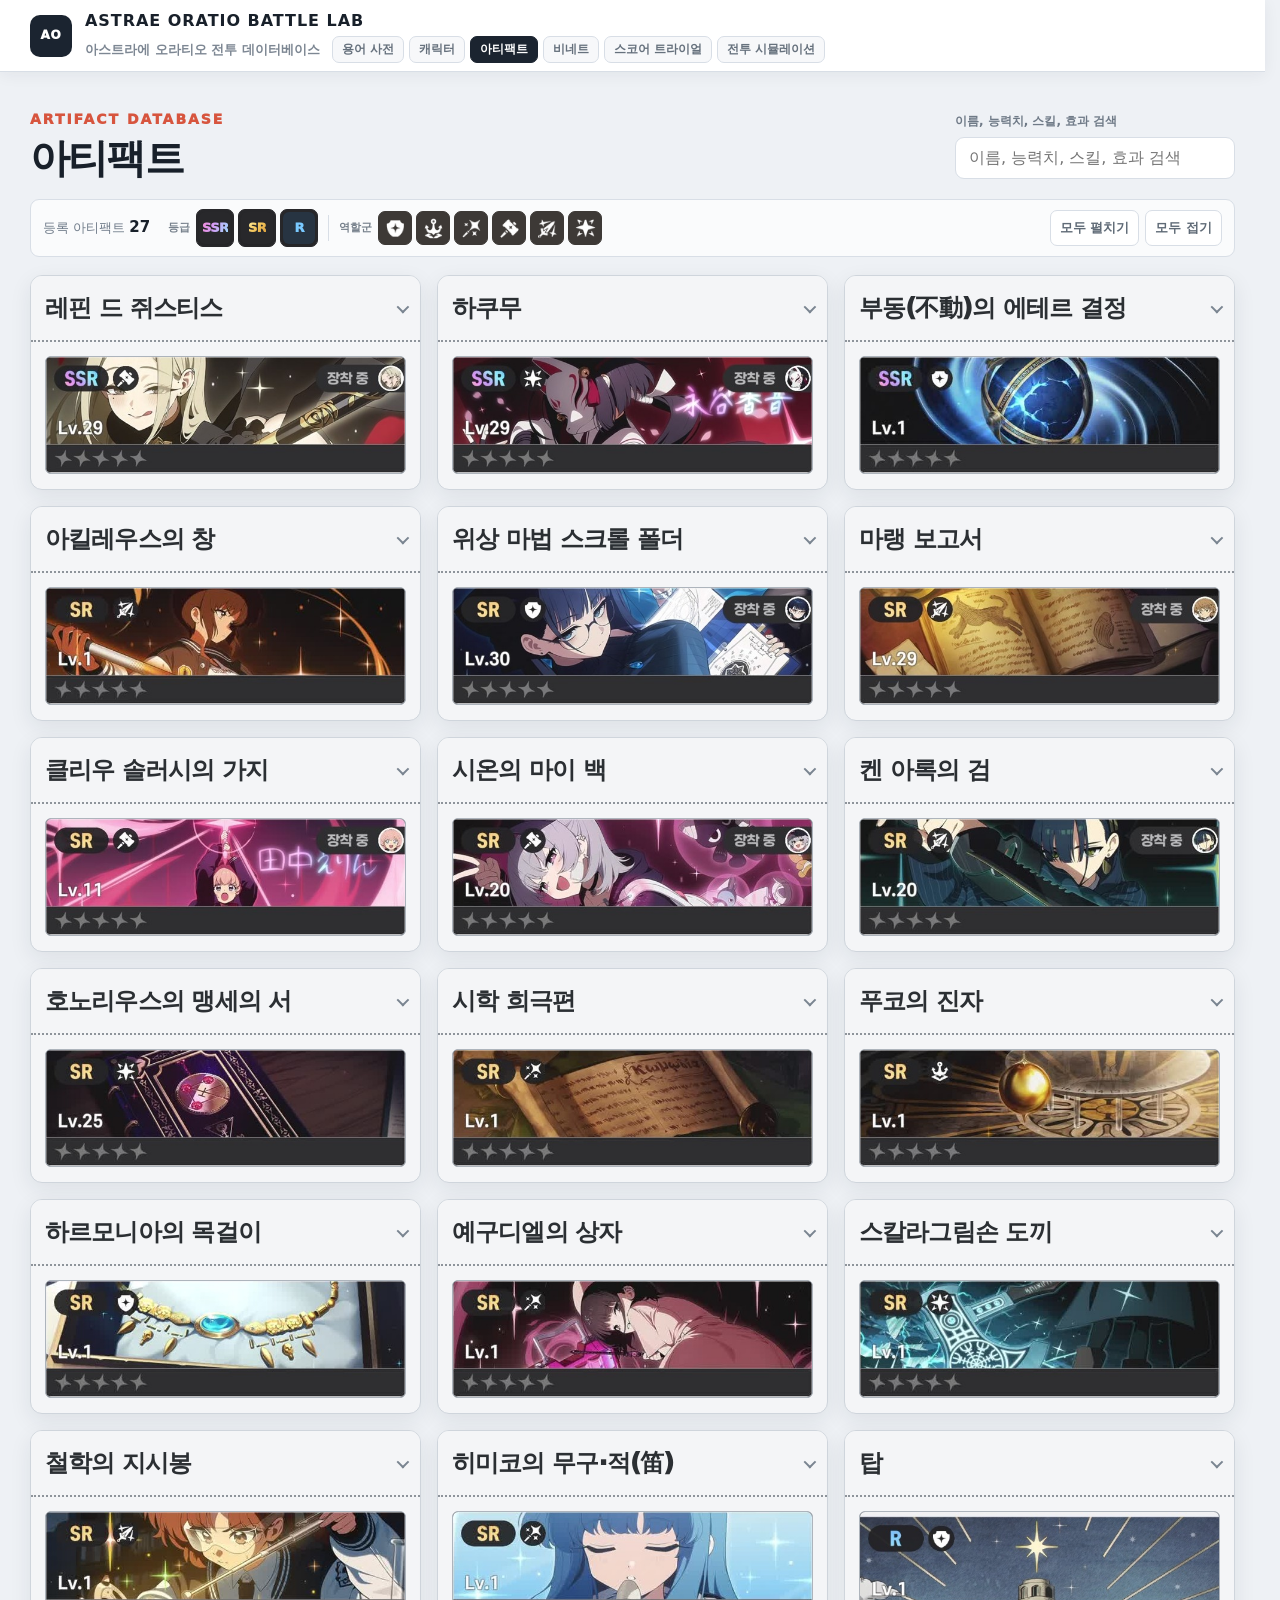
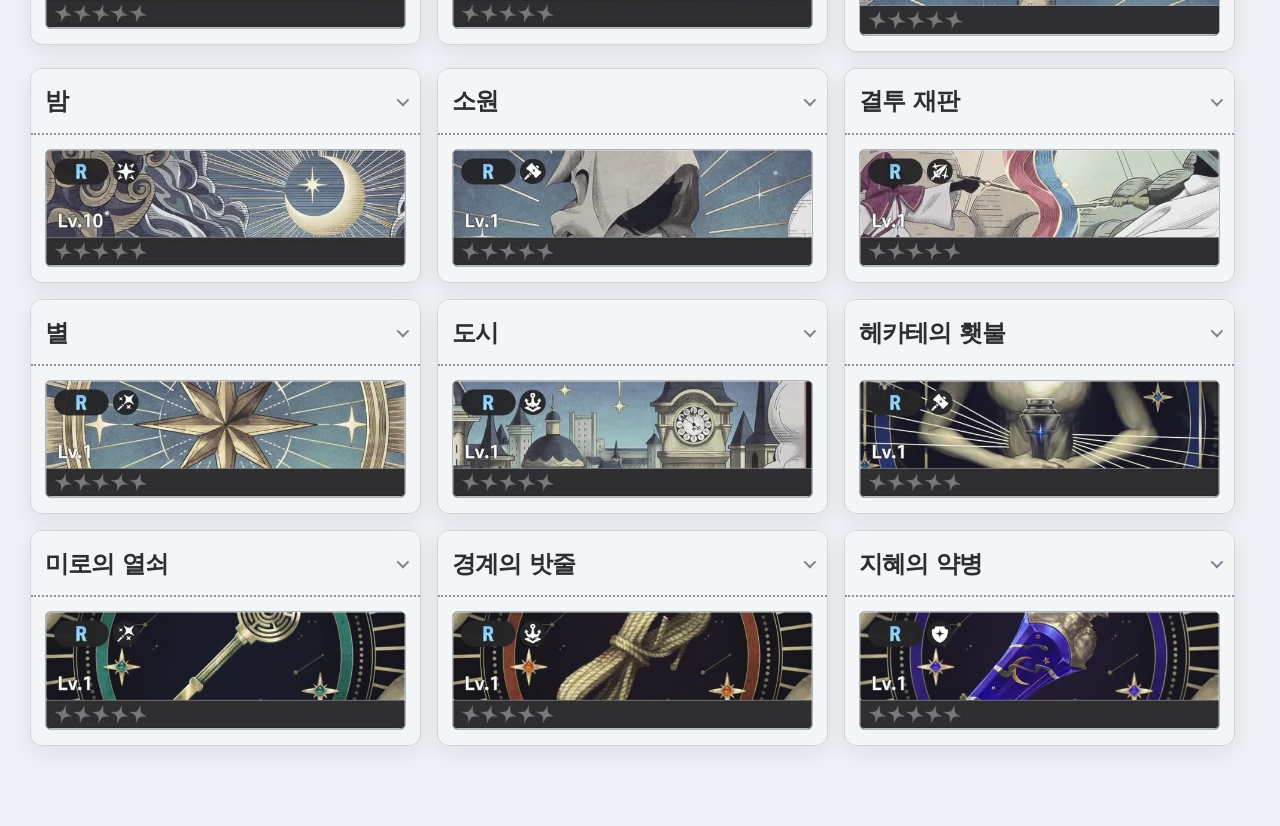
==== artifacts.html @ 9ebc024d "사이트 첫 업로드" ====
<!DOCTYPE html>
<html lang="ko">
<head>
<meta charset="utf-8"/>
<meta content="width=device-width, initial-scale=1" name="viewport"/>
<meta content="아스트라에 오라티오 전투 데이터베이스" name="description"/>
<title>아티팩트 | Astrae Oratio Battle Lab</title>
<link href="styles.css?v=70" rel="stylesheet"/>
</head>
<body>
<header class="app-topbar">
<div class="brand">
<a aria-label="Astrae Oratio Battle Lab" class="brand-mark" href="characters.html">AO</a>
<div class="brand-copy">
<a class="brand-title" href="characters.html"><strong>ASTRAE ORATIO BATTLE LAB</strong></a>
<div class="brand-lower">
<small>아스트라에 오라티오 전투 데이터베이스</small>
<nav aria-label="페이지 이동" class="site-nav"><a href="glossary.html">용어 사전</a><a href="characters.html">캐릭터</a><a href="artifacts.html" class="active" aria-current="page">아티팩트</a><a href="vignettes.html">비네트</a><a href="score-trial.html">스코어 트라이얼</a><a href="combat.html">전투 시뮬레이션</a></nav>
</div>
</div>
</div>
</header>
<main class="page-shell artifact-page" id="top">
<header class="page-heading character-page-heading">
<div class="page-heading-copy">
<span>ARTIFACT DATABASE</span>
<h1>아티팩트</h1>
</div>
<label class="search-field">
<span>이름, 능력치, 스킬, 효과 검색</span>
<input id="artifact-search" placeholder="이름, 능력치, 스킬, 효과 검색" type="search"/>
</label>
</header>

<div class="list-toolbar artifact-filter-toolbar">
<div class="toolbar-primary">
<span class="character-total">등록 아티팩트 <b id="artifact-count">27</b></span>
<div aria-label="등급 및 역할군 필터" class="character-filters">
<div aria-label="등급 필터" class="filter-group artifact-grade-filter-group">
<span class="filter-group-label">등급</span>
<div class="filter-buttons">
<button class="filter-icon-button artifact-grade-filter" data-filter-group="grade" data-filter-value="SSR" data-tooltip="등급 · SSR" type="button"><span class="identity-icon-bg rarity-emblem rarity-ssr"><span>SSR</span></span></button>
<button class="filter-icon-button artifact-grade-filter" data-filter-group="grade" data-filter-value="SR" data-tooltip="등급 · SR" type="button"><span class="identity-icon-bg rarity-emblem rarity-sr"><span>SR</span></span></button>
<button class="filter-icon-button artifact-grade-filter" data-filter-group="grade" data-filter-value="R" data-tooltip="등급 · R" type="button"><span class="identity-icon-bg rarity-emblem rarity-r"><span>R</span></span></button>
</div>
</div>
<span aria-hidden="true" class="filter-divider"></span>
<div aria-label="역할군 필터" class="filter-group">
<span class="filter-group-label">역할군</span>
<div class="filter-buttons">
<button class="filter-icon-button" data-filter-group="role" data-filter-value="defender" data-tooltip="역할군 · 디펜더" type="button"><img alt="디펜더" src="assets/defender.png"/></button>
<button class="filter-icon-button" data-filter-group="role" data-filter-value="anchor" data-tooltip="역할군 · 앵커" type="button"><img alt="앵커" src="assets/anchor.png"/></button>
<button class="filter-icon-button" data-filter-group="role" data-filter-value="supporter" data-tooltip="역할군 · 서포터" type="button"><img alt="서포터" src="assets/supporter.png"/></button>
<button class="filter-icon-button" data-filter-group="role" data-filter-value="breaker" data-tooltip="역할군 · 브레이커" type="button"><img alt="브레이커" src="assets/breaker.png"/></button>
<button class="filter-icon-button" data-filter-group="role" data-filter-value="attacker" data-tooltip="역할군 · 어태커" type="button"><img alt="어태커" src="assets/attacker.png"/></button>
<button class="filter-icon-button" data-filter-group="role" data-filter-value="sweeper" data-tooltip="역할군 · 스위퍼" type="button"><img alt="스위퍼" src="assets/sweeper.png"/></button>
</div>
</div>
<button aria-hidden="true" class="reset-filters is-placeholder" disabled id="artifact-reset-filters" type="button">필터 초기화</button>
</div>
</div>
<div class="toolbar-actions">
<button id="artifact-expand-all" type="button">모두 펼치기</button>
<button id="artifact-collapse-all" type="button">모두 접기</button>
</div>
</div>

<section aria-label="아티팩트 목록" class="artifact-entry-list" id="artifact-list"></section>
<div class="empty-state" hidden id="artifact-empty">검색 또는 필터 조건에 맞는 아티팩트가 없습니다.</div>
</main>
<div aria-hidden="true" class="tooltip" role="tooltip"></div>
<script src="terms.js?v=69"></script>
<script src="artifact.js?v=69"></script>
</body>
</html>
---- styles.css ----
:root {
  --page: #eef1f5;
  --surface: #ffffff;
  --surface-soft: #f7f8fa;
  --surface-muted: #f1f3f6;
  --ink: #18202a;
  --text: #343d48;
  --muted: #6f7b89;
  --line: #d8dee6;
  --line-strong: #c5ced8;
  --navy: #1b2430;
  --accent: #d7553e;
  --accent-soft: #fff2ed;
  --cyan: #2c9d86;
  --shadow: 0 8px 24px rgba(28, 38, 49, .07);
  --font: "Pretendard Variable", "Pretendard", "SUIT Variable", "Apple SD Gothic Neo", "Noto Sans KR", system-ui, sans-serif;
}
* { box-sizing: border-box; }
html { scroll-behavior: smooth; background: var(--page); }
body { margin: 0; min-width: 320px; background: var(--page); color: var(--ink); font-family: var(--font); font-size: 16px; line-height: 1.68; word-break: keep-all; }
button, input { font: inherit; }
button { color: inherit; }
a { color: inherit; text-decoration: none; }

.app-topbar { position: sticky; top: 0; z-index: 100; display: flex; align-items: center; height: 72px; padding: 0 30px; border-bottom: 1px solid var(--line); background: rgba(255,255,255,.96); backdrop-filter: blur(14px); box-shadow: 0 3px 15px rgba(28,38,49,.06); }
.brand { display: flex; align-items: center; gap: 13px; min-width: 0; }
.brand-mark { display: grid; place-items: center; width: 42px; height: 42px; border-radius: 10px; background: var(--navy); color: #fff; font-size: 12px; font-weight: 950; letter-spacing: .06em; }
.brand-copy { min-width: 0; }
.brand-title { display: block; width: fit-content; }
.brand strong { display: block; font-size: 16px; letter-spacing: .06em; }
.brand-lower { display: flex; align-items: center; gap: 12px; margin-top: 1px; }
.brand-lower small { margin: 0; color: #7d8793; font-size: 13px; font-weight: 650; white-space: nowrap; }
.site-nav { display: flex; align-items: center; gap: 5px; }
.site-nav a { padding: 4px 9px; border: 1px solid var(--line); border-radius: 7px; background: var(--surface-soft); color: #66717d; font-size: 12px; font-weight: 850; line-height: 1.35; }
.site-nav a:hover { border-color: #9ea9b5; color: var(--navy); }
.site-nav a.active { border-color: var(--navy); background: var(--navy); color: #fff; }

.page-shell { max-width: 1320px; margin: 0 auto; padding: 34px 30px 80px; }
.page-heading { display: flex; align-items: end; justify-content: space-between; gap: 30px; margin-bottom: 20px; }
.page-heading > div > span { color: var(--accent); font-size: 14px; font-weight: 950; letter-spacing: .14em; }
.page-heading h1 { margin: 4px 0 6px; font-size: 40px; line-height: 1.15; letter-spacing: -.045em; }
.page-heading p { max-width: 800px; margin: 0; color: var(--muted); font-size: 15px; }
.search-field { display: grid; gap: 6px; min-width: 280px; }
.search-field span { color: #6f7a87; font-size: 12px; font-weight: 850; }
.search-field input { width: 100%; height: 42px; padding: 0 13px; border: 1px solid var(--line); border-radius: 9px; background: #fff; color: var(--ink); outline: none; }
.search-field input:focus { border-color: #9aa7b5; box-shadow: 0 0 0 3px rgba(82,107,178,.1); }

.list-toolbar { display: flex; align-items: center; justify-content: space-between; gap: 14px; margin-bottom: 10px; padding: 9px 12px; border: 1px solid var(--line); border-radius: 9px; background: rgba(255,255,255,.72); color: var(--muted); font-size: 13px; }
.list-toolbar b { color: var(--ink); font-size: 15px; }
.toolbar-primary { display: flex; align-items: center; flex: 1 1 auto; flex-wrap: wrap; gap: 9px 18px; min-width: 0; }
.character-total { flex: 0 0 auto; white-space: nowrap; }
.character-filters { display: flex; align-items: center; flex: 1 1 620px; flex-wrap: wrap; gap: 7px 10px; min-width: 0; }
.filter-group { display: inline-flex; align-items: center; gap: 6px; }
.filter-group-label { color: #77818c; font-size: 11px; font-weight: 900; white-space: nowrap; }
.filter-buttons { display: flex; align-items: center; flex-wrap: wrap; gap: 4px; }
.filter-icon-button { position: relative; display: grid; place-items: center; width: 34px; height: 34px; padding: 4px; border: 1px solid var(--line); border-radius: 8px; background: #fff; cursor: pointer; }
.filter-icon-button img { display: block; width: 25px; height: 25px; object-fit: contain; }
.filter-icon-button.active { border-color: #d6a900; background: #fff3a2; box-shadow: 0 0 0 2px rgba(255,211,34,.22); }
.filter-icon-button::after { content: attr(data-tooltip); position: absolute; z-index: 30; left: 50%; bottom: calc(100% + 8px); width: max-content; max-width: 180px; padding: 6px 8px; border-radius: 6px; background: #20262d; color: #fff; font-size: 12px; font-weight: 800; line-height: 1.35; pointer-events: none; opacity: 0; visibility: hidden; transform: translate(-50%,4px); transition: opacity .12s ease, transform .12s ease, visibility .12s ease; }
.filter-icon-button:hover::after, .filter-icon-button:focus-visible::after { opacity: 1; visibility: visible; transform: translate(-50%,0); }
.filter-divider { width: 1px; height: 26px; background: var(--line); }
.toolbar-actions { display: flex; flex: 0 0 auto; gap: 6px; }
.list-toolbar button, .section-nav button { border: 1px solid var(--line); border-radius: 7px; background: #fff; cursor: pointer; font-size: 13px; font-weight: 800; }
.toolbar-actions button { padding: 6px 9px; color: #5f6a76; }
.toolbar-actions button:hover, .section-nav button:hover { border-color: var(--navy); color: var(--navy); }

.character-list { display: grid; gap: 14px; }
.character-card { border: 1px solid var(--line-strong); border-radius: 12px; background: var(--surface); box-shadow: var(--shadow); overflow: clip; }
.character-summary { min-height: 112px; display: grid; grid-template-columns: minmax(310px,1fr) auto 30px; align-items: center; gap: 22px; padding: 14px 18px; cursor: pointer; list-style: none; user-select: none; }
.character-summary::-webkit-details-marker { display: none; }
.character-summary:hover { background: #fbfcfd; }
.character-card[open] .character-summary { border-bottom: 1px solid var(--line); }
.character-identity { display: flex; align-items: center; gap: 12px; min-width: 0; }
.character-portrait { position: relative; flex: 0 0 auto; width: 76px; height: 88px; overflow: hidden; border: 1px solid #d5dce5; border-radius: 8px; background: linear-gradient(145deg,#f6f3ef,#e9edf2); box-shadow: 0 2px 8px rgba(28,38,49,.08); }
.character-portrait-image { display: block; width: 100%; height: 100%; object-fit: cover; object-position: center 20%; }
.character-identity-icons { display: flex; gap: 5px; }
.character-identity-icon { display: block; width: 30px; height: 30px; object-fit: contain; border-radius: 5px; padding: 2px; background: #28282b; box-shadow: 0 1px 3px rgba(0,0,0,.14); }
.character-identity-icon.role-icon { background: #3d3936; }
.character-name-group { display: inline-flex; align-items: center; gap: 7px; min-width: 0; }
.character-identity h2 { margin: 0; font-size: 28px; line-height: 1.2; letter-spacing: -.035em; }
.character-tags { display: flex; flex-wrap: wrap; justify-content: flex-end; gap: 6px; }
.character-tag { padding: 5px 9px; border: 1px solid #dfe4e9; border-radius: 7px; background: #f3f5f7; color: #56616e; font-size: 12px; font-weight: 850; white-space: nowrap; }
.character-tag.hot { border-color: #ffcaba; background: var(--accent-soft); color: #bd4b34; }
.character-tag.rarity { border-color: #e2c977; background: #fff9dc; color: #8a6c00; }
.summary-action { display: flex; align-items: center; justify-content: flex-end; color: #7a8591; }
.summary-action i { width: 9px; height: 9px; border-right: 2px solid #7a8591; border-bottom: 2px solid #7a8591; transform: rotate(45deg) translateY(-2px); transition: transform .2s ease; }
.character-card[open] .summary-action i { transform: rotate(225deg) translate(-1px,-1px); }

.character-content { padding: 18px; background: #f8f9fb; }
.section-nav { position: sticky; top: 82px; z-index: 30; display: flex; gap: 6px; margin-bottom: 18px; padding: 7px; border: 1px solid var(--line); border-radius: 9px; background: rgba(255,255,255,.95); box-shadow: 0 4px 14px rgba(28,38,49,.05); overflow-x: auto; }
.section-nav button { padding: 8px 12px; color: #5e6976; white-space: nowrap; }
.character-section { scroll-margin-top: 145px; }
.character-section + .character-section { margin-top: 28px; }
.section-heading { display: flex; align-items: center; gap: 12px; margin-bottom: 10px; padding: 0 2px 9px; border-bottom: 2px solid var(--navy); }
.section-heading > span { color: var(--accent); font-size: 12px; font-weight: 950; letter-spacing: .1em; }
.section-heading h3 { position: relative; z-index: 0; display: inline-block; width: fit-content; margin: 0; padding: 0 5px 1px; font-size: 24px; line-height: 1.2; letter-spacing: -.025em; isolation: isolate; }
.section-heading h3::before { content: ""; position: absolute; z-index: -1; left: -2px; right: -3px; bottom: 1px; height: 46%; border-radius: 3px 7px 4px 2px; background: rgba(255,220,72,.58); transform: rotate(-.7deg) skewX(-5deg); transform-origin: left center; }
.section-heading p { margin: 2px 0 0; color: var(--muted); font-size: 14px; }

.reading-list { display: grid; gap: 8px; }
.reading-row { display: grid; grid-template-columns: 210px minmax(0,1fr); border: 1px solid var(--line); border-radius: 9px; background: #fff; overflow: hidden; }
.row-heading { padding: 16px; border-right: 1px solid var(--line); background: #f5f7f9; }
.row-type { display: block; color: var(--accent); font-size: 12px; font-weight: 950; letter-spacing: .1em; }
.row-heading h4 { margin: 5px 0 7px; font-size: 21px; line-height: 1.35; letter-spacing: -.025em; }
.row-badges { display: flex; flex-direction: column; align-items: flex-start; gap: 5px; }
.row-badge { display: inline-flex; padding: 3px 6px; border: 1px solid #d9dfe6; border-radius: 5px; background: #fff; color: #68737f; font-size: 11px; font-weight: 750; }
.row-badge--resource { border-color: #e5c72d; background: linear-gradient(transparent 8%,rgba(255,223,63,.76) 8%,rgba(255,223,63,.76) 92%,transparent 92%); color: #50440b; font-weight: 900; }
.row-body { min-width: 0; padding: 16px 19px; }
.row-body p { margin: 0 0 8px; color: var(--text); font-size: 17px; line-height: 1.82; }
.row-body p:last-of-type { margin-bottom: 0; }
.row-points { display: flex; flex-wrap: wrap; gap: 5px; margin-top: 12px; padding-top: 11px; border-top: 1px dashed #dce2e8; }
.row-points span { padding: 4px 7px; border-radius: 5px; background: #f2f4f7; color: #63707c; font-size: 12px; font-weight: 800; }
.subtle { color: #7e8995; font-size: 14px; }

.domain-panel { display: grid; grid-template-columns: 220px minmax(0,1fr); border: 1px solid var(--line); border-radius: 9px; background: #fff; overflow: hidden; }
.domain-condition { display: flex; flex-direction: column; justify-content: center; gap: 5px; padding: 16px; border-right: 1px solid var(--line); background: #f5f7f9; }
.domain-condition b { color: var(--accent); font-size: 12px; letter-spacing: .08em; }
.domain-condition span { font-weight: 900; }
.domain-effects { display: flex; flex-wrap: wrap; gap: 8px; align-items: center; padding: 16px 18px; }
.domain-effects span { padding: 7px 10px; border: 1px solid #d7dee5; border-radius: 7px; background: #f7f8fa; color: #47525e; font-size: 13px; font-weight: 850; }

.potential-list { display: grid; gap: 7px; }
.potential-row { display: grid; grid-template-columns: 60px 240px minmax(0,1fr); min-height: 64px; border: 1px solid var(--line); border-radius: 9px; background: #fff; overflow: hidden; }
.potential-index { display: grid; place-items: center; background: var(--navy); color: #fff; font-size: 14px; font-weight: 950; }
.potential-name { display: flex; align-items: center; padding: 13px 15px; border-right: 1px solid var(--line); background: #f5f7f9; font-size: 15px; font-weight: 900; }
.potential-detail { padding: 13px 17px; color: var(--text); font-size: 15px; line-height: 1.75; }

.term-link { appearance: none; display: inline; padding: 0 1px; border: 0; border-bottom: 1px solid currentColor; background: transparent; color: var(--cyan); font-weight: 900; cursor: help; text-underline-offset: 2px; }
.term-link:focus-visible { outline: 3px solid rgba(44,157,134,.18); outline-offset: 2px; border-radius: 2px; }
.tooltip { position: fixed; z-index: 300; width: min(360px,calc(100vw - 24px)); padding: 14px 15px; border: 1px solid #2b333d; border-radius: 9px; background: rgba(24,30,38,.98); color: #fff; box-shadow: 0 18px 45px rgba(0,0,0,.25); opacity: 0; visibility: hidden; pointer-events: none; transform: translateY(4px); transition: opacity .13s ease, transform .13s ease, visibility .13s ease; }
.tooltip.visible { opacity: 1; visibility: visible; pointer-events: auto; transform: translateY(0); }
.tooltip-category { color: #ffd95b; font-size: 12px; font-weight: 900; }
.tooltip h3 { margin: 3px 0 6px; font-size: 18px; }
.tooltip p { margin: 0; color: #e5e9ed; font-size: 14px; line-height: 1.7; }

.system-section, .glossary-mini { margin-top: 28px; }
.system-grid { display: grid; grid-template-columns: repeat(2,minmax(0,1fr)); gap: 8px; }
.system-grid article { padding: 15px 16px; border: 1px solid var(--line); border-radius: 9px; background: #fff; }
.system-grid b { display: block; margin-bottom: 5px; font-size: 15px; }
.system-grid p { margin: 0; color: #596572; font-size: 14px; }
.glossary-preview { display: flex; flex-wrap: wrap; gap: 8px; padding: 16px; border: 1px solid var(--line); border-radius: 9px; background: #fff; }
.glossary-preview .term-link { padding: 7px 10px; border: 1px solid #cbe0db; border-radius: 7px; background: #eef8f5; }

@media (max-width: 1040px) {
  .page-heading { align-items: stretch; flex-direction: column; gap: 16px; }
  .search-field { min-width: 0; max-width: 420px; }
  .character-summary { grid-template-columns: minmax(190px,1fr) minmax(0,1fr) 30px; gap: 14px; }
}
@media (max-width: 760px) {
  .app-topbar { height: auto; min-height: 62px; padding: 9px 16px; }
  .brand-lower { align-items: flex-start; flex-direction: column; gap: 5px; }
  .brand-lower small { display: none; }
  .site-nav { flex-wrap: wrap; }
  .page-shell { padding: 24px 12px 60px; }
  .page-heading h1 { font-size: 34px; }
  .list-toolbar { align-items: flex-start; flex-direction: column; }
  .character-filters { flex-basis: 100%; }
  .filter-divider { display: none; }
  .character-summary { grid-template-columns: minmax(0,1fr) 26px; gap: 12px; min-height: 96px; padding: 13px; }
  .character-portrait { width: 62px; height: 72px; }
  .character-identity-icon { width: 24px; height: 24px; }
  .character-identity h2 { font-size: 24px; }
  .character-tags { grid-column: 1 / -1; justify-content: flex-start; padding-left: 0; }
  .summary-action { grid-column: 2; grid-row: 1; }
  .character-content { padding: 12px; }
  .section-nav { top: 72px; }
  .reading-row { grid-template-columns: 1fr; }
  .row-heading { border-right: 0; border-bottom: 1px solid var(--line); }
  .potential-row { grid-template-columns: 50px minmax(0,1fr); }
  .potential-name { border-right: 0; }
  .potential-detail { grid-column: 1 / -1; border-top: 1px solid var(--line); }
  .domain-panel { grid-template-columns: 1fr; }
  .domain-condition { border-right: 0; border-bottom: 1px solid var(--line); }
  .system-grid { grid-template-columns: 1fr; }
}

/* ===== v2: compact skill rows + glossary page ===== */
.page-heading-copy { min-width: 0; }
.single-line-intro {
  max-width: none !important;
  white-space: nowrap;
  font-size: 14px !important;
}

/* 스킬 헤더는 이름이 충분히 보이도록 넓히고, 메타 정보는 설명 상단으로 이동 */
.reading-row {
  grid-template-columns: 310px minmax(0, 1fr);
  min-height: 0;
}
.row-heading {
  display: flex;
  flex-direction: column;
  justify-content: center;
  padding: 11px 16px;
}
.row-heading h4 {
  margin: 3px 0 0;
  font-size: 19px;
  line-height: 1.28;
  white-space: nowrap;
}
.row-type { font-size: 11px; }
.row-body {
  display: flex;
  flex-direction: column;
  justify-content: center;
  padding: 10px 15px 11px;
}
.row-body p {
  margin: 0;
  font-size: 15px;
  line-height: 1.62;
}
.skill-stage {
  display: grid;
  gap: 2px;
}
.skill-stage + .skill-stage {
  margin-top: 12px;
  padding-top: 12px;
  border-top: 1px dashed #d9e0e8;
}
.stage-title {
  margin-bottom: 2px !important;
}
.skill-meta {
  display: flex;
  flex-wrap: wrap;
  align-items: center;
  gap: 5px;
  margin-bottom: 7px;
}
.skill-meta .row-badge {
  flex: 0 0 auto;
  padding: 2px 6px;
  font-size: 11px;
  line-height: 1.45;
}
.row-points {
  margin-top: 7px;
  padding-top: 7px;
}
.compact-row .row-body { padding-top: 11px; padding-bottom: 11px; }

/* 새 모아 투명 초상화의 빈 공간이 생기지 않도록 카드 안에서 확대/크롭 */
.character-portrait-image {
  object-fit: cover;
  object-position: 50% 42%;
  transform: scale(1.18);
  transform-origin: center;
}

/* 용어 색상 */
.term-link[data-color="cyan"], .glossary-card-heading h2[data-color="cyan"] { color: #1597bd; }
.term-link[data-color="orange"], .glossary-card-heading h2[data-color="orange"] { color: #d85a32; }
.term-link[data-color="red"], .glossary-card-heading h2[data-color="red"] { color: #d94b3d; }
.term-link[data-color="green"], .glossary-card-heading h2[data-color="green"] { color: #3e8552; }
.term-link[data-color="purple"], .glossary-card-heading h2[data-color="purple"] { color: #9450c5; }

/* Glossary page — 기존 Balance Lab 용어 사전 레이아웃 계승 */
.glossary-page { max-width: 1460px; }
.glossary-toolbar { justify-content: flex-start; gap: 18px; }
.glossary-help { color: #7a8490; font-size: 12px; }
.glossary-list { display: grid; gap: 20px; }
.glossary-group {
  padding: 0;
  border: 1px solid var(--line);
  border-radius: 12px;
  background: rgba(255, 255, 255, .64);
  box-shadow: var(--shadow);
  overflow: hidden;
}
.glossary-group[hidden], .glossary-card[hidden] { display: none; }
.glossary-group-heading {
  display: flex;
  align-items: center;
  justify-content: space-between;
  padding: 12px 16px;
  border-bottom: 1px solid var(--line);
  background: #f2f4f7;
}
.glossary-group-heading span { font-size: 16px; font-weight: 950; }
.glossary-group-heading b {
  display: grid;
  place-items: center;
  min-width: 28px;
  height: 24px;
  padding: 0 7px;
  border-radius: 999px;
  background: var(--navy);
  color: #fff;
  font-size: 12px;
}
.glossary-grid { display: grid; grid-template-columns: minmax(0, 1fr); }
.glossary-card {
  display: grid;
  grid-template-columns: 265px minmax(0, 1fr);
  min-width: 0;
  border-bottom: 1px solid var(--line);
  background: #fff;
}
.glossary-card:last-child { border-bottom: 0; }
.glossary-card-heading {
  display: flex;
  align-items: flex-start;
  gap: 12px;
  padding: 17px 18px;
  border-right: 1px solid var(--line);
  background: #f7f8fa;
}
.glossary-number {
  flex: 0 0 auto;
  color: var(--accent);
  font-size: 12px;
  font-weight: 950;
  letter-spacing: .08em;
}
.glossary-card-heading small {
  display: block;
  margin-bottom: 2px;
  color: #7b8590;
  font-size: 11px;
  font-weight: 850;
}
.glossary-card-heading h2 {
  margin: 0;
  font-size: 22px;
  line-height: 1.28;
  letter-spacing: -.025em;
}
.glossary-card-body { min-width: 0; padding: 14px 18px; }
.glossary-definition + .glossary-definition {
  margin-top: 11px;
  padding-top: 11px;
  border-top: 1px dashed #dce2e8;
}
.glossary-definition h3 {
  margin: 0 0 5px;
  color: #7a8590;
  font-size: 11px;
  font-weight: 900;
}
.glossary-definition p {
  margin: 0 0 4px;
  color: var(--text);
  font-size: 15px;
  line-height: 1.72;
}
.glossary-definition p:last-child { margin-bottom: 0; }
.empty-state {
  padding: 50px 20px;
  border: 1px dashed var(--line-strong);
  border-radius: 10px;
  background: rgba(255,255,255,.62);
  color: var(--muted);
  text-align: center;
  font-size: 15px;
}

@media (max-width: 1040px) {
  .single-line-intro { overflow-x: auto; padding-bottom: 2px; }
  .reading-row { grid-template-columns: 270px minmax(0,1fr); }
  .row-heading h4 { white-space: normal; }
}

@media (max-width: 760px) {
  .single-line-intro { font-size: 12px !important; }
  .reading-row { grid-template-columns: 1fr; }
  .row-heading { border-right: 0; border-bottom: 1px solid var(--line); }
  .row-heading h4 { white-space: normal; }
  .glossary-card { grid-template-columns: 1fr; }
  .glossary-card-heading { border-right: 0; border-bottom: 1px solid var(--line); }
}

.character-page-heading {
  display: grid;
  grid-template-columns: minmax(0, 1fr) 280px;
  align-items: end;
  column-gap: 30px;
  row-gap: 6px;
}
.character-page-heading .single-line-intro {
  grid-column: 1 / -1;
  margin: 0;
  white-space: nowrap;
  overflow-x: auto;
  max-width: none;
  color: var(--muted);
  font-size: 14px !important;
  scrollbar-width: thin;
}
@media (max-width: 760px) {
  .character-page-heading { grid-template-columns: 1fr; }
  .character-page-heading .search-field,
  .character-page-heading .single-line-intro { grid-column: 1; }
  .character-page-heading .single-line-intro { font-size: 12px !important; }
}

/* ===== v4: filter icon visibility ===== */
/* 캐릭터 카드의 속성/역할군 아이콘 배경은 기존의 어두운 스타일을 유지하고,
   상단 필터 버튼의 흰 배경만 역할군 라벨 톤으로 어둡게 조정합니다. */
.filter-icon-button {
  background: #77818c;
  border-color: #77818c;
}
.filter-icon-button:hover,
.filter-icon-button:focus-visible {
  background: #66717d;
  border-color: #66717d;
}
.filter-icon-button.active {
  border-color: #d6a900;
  background: #fff3a2;
  box-shadow: 0 0 0 2px rgba(255, 211, 34, .22);
}
.filter-icon-button img { filter: none; }
.reset-filters {
  padding: 6px 9px;
  border: 1px solid var(--line);
  border-radius: 7px;
  background: #fff;
  color: #5f6a76;
  cursor: pointer;
  font-size: 12px;
  font-weight: 800;
}

.identity-icon-bg {
  display: grid;
  place-items: center;
  width: 32px;
  height: 32px;
  padding: 3px;
  border-radius: 6px;
  box-shadow: 0 1px 3px rgba(0,0,0,.14);
}
.character-identity-icons .identity-icon-bg:first-child { background: #28282b; }
.character-identity-icons .identity-icon-bg:nth-child(2) { background: #3d3936; }
.character-identity-icon {
  width: 26px;
  height: 26px;
  padding: 0;
  border-radius: 0;
  background: transparent;
  box-shadow: none;
}
.character-identity-icon.role-icon { background: transparent; }

.character-tag.rarity {
  border-color: #dfe4e9;
  background: #f3f5f7;
  color: #56616e;
}
.character-tag.basic {
  border-color: #d5dce5;
  background: #f7f8fa;
  color: #5e6976;
}

.reading-row { grid-template-columns: 340px minmax(0,1fr); }
.row-heading { min-width: 0; }
.row-heading h4 { white-space: normal; overflow-wrap: anywhere; }
.row-body p { margin: 0 0 4px; }
.row-body p:last-child { margin-bottom: 0; }
.skill-meta { margin-bottom: 6px; }
.skill-meta .row-badge,
.row-badge--resource {
  border: 1px solid #d7dee5;
  background: #fff;
  color: #596572;
  font-weight: 800;
  box-shadow: none;
}

/* #파쇄 추가 피해 등은 칩이 아니라 일반 본문으로 표시 */
.row-points { display: none; }

/* 영지 선언 왼쪽 정보칸을 스킬/고유 능력 제목칸과 동일 폭으로 통일 */
.domain-panel { grid-template-columns: 340px minmax(0,1fr); }
.domain-condition { padding: 12px 16px; }
.domain-effects {
  display: flex;
  flex-direction: column;
  align-items: stretch;
  justify-content: center;
  gap: 4px;
  padding: 11px 16px;
}
.domain-effects p {
  margin: 0;
  color: var(--text);
  font-size: 15px;
  line-height: 1.62;
}
.domain-effects span { padding: 0; border: 0; background: transparent; color: inherit; font-size: inherit; font-weight: inherit; }

/* 마력 노드의 이름/설명을 세로 중앙 정렬 */
.potential-name,
.potential-detail {
  display: flex;
  align-items: center;
}
.potential-detail { min-width: 0; }

/* 초상화별 크롭 */
.character-portrait-image { transform: none; }
.portrait-moa { object-fit: cover; object-position: 50% 38%; transform: scale(1.13); transform-origin: center; }
.portrait-doll { object-fit: cover; object-position: 50% 20%; transform: scale(1.02); transform-origin: center; }

/* 툴팁 내부에서도 불필요한 노란 강조 제거 */
.tooltip-category { color: #9fd9cb; }

@media (max-width: 1040px) {
  .reading-row { grid-template-columns: 290px minmax(0,1fr); }
  .domain-panel { grid-template-columns: 290px minmax(0,1fr); }
}
@media (max-width: 760px) {
  .identity-icon-bg { width: 27px; height: 27px; }
  .character-identity-icon { width: 22px; height: 22px; }
  .reading-row, .domain-panel { grid-template-columns: 1fr; }
}

/* ===== v5: filter buttons are dark by default ===== */
/* 상단 속성·역할군 필터는 비선택 상태에서도 캐릭터 카드 아이콘과 같은 어두운 배경을 유지합니다. */
.list-toolbar .filter-icon-button {
  background: #28282b;
  border-color: #28282b;
  color: #fff;
}
.list-toolbar .filter-group:nth-of-type(2) .filter-icon-button {
  background: #3d3936;
  border-color: #3d3936;
}
.list-toolbar .filter-icon-button:hover,
.list-toolbar .filter-icon-button:focus-visible {
  background: #34343a;
  border-color: #34343a;
}
.list-toolbar .filter-group:nth-of-type(2) .filter-icon-button:hover,
.list-toolbar .filter-group:nth-of-type(2) .filter-icon-button:focus-visible {
  background: #4a4541;
  border-color: #4a4541;
}
.list-toolbar .filter-icon-button.active {
  border-color: #d6a900;
  background: #fff3a2;
  box-shadow: 0 0 0 2px rgba(255, 211, 34, .22);
}


/* ===== v6: rarity emblem beside character attribute / role icons ===== */
/* 등급은 속성 아이콘 왼쪽에 동일 규격의 어두운 타일로 표시합니다. */
.character-identity-icons .identity-icon-bg {
  background: #28282b;
}
.character-identity-icons .identity-icon-bg:not(.rarity-emblem):last-child {
  background: #3d3936;
}
.rarity-emblem {
  display: grid;
  place-items: center;
  width: 32px;
  height: 32px;
  padding: 0;
  border-radius: 6px;
  background: #28282b !important;
  box-shadow: 0 1px 3px rgba(0,0,0,.14);
  line-height: 1;
}
.rarity-emblem > span {
  display: inline-block;
  font-size: 13px;
  font-weight: 1000;
  letter-spacing: -.045em;
  line-height: 1;
  color: transparent;
  -webkit-background-clip: text;
  background-clip: text;
}
/* SR: 인게임의 크림-골드 계열 그라데이션 */
.rarity-sr > span {
  background-image: linear-gradient(135deg, #fff1a8 0%, #f7cc62 42%, #d69a39 100%);
}
/* SSR: 인게임의 핑크-라일락-아쿠아 계열 그라데이션 */
.rarity-ssr > span {
  background-image: linear-gradient(110deg, #f28cd7 0%, #d79af4 40%, #9fd6ff 100%);
}
@media (max-width: 760px) {
  .rarity-emblem { width: 27px; height: 27px; }
  .rarity-emblem > span { font-size: 11.5px; }
}

/* ===== v8: character portrait fallback ===== */
.character-portrait--fallback {
  display: grid;
  place-items: center;
  background: linear-gradient(145deg, #ebeef3 0%, #dfe4ea 100%);
  color: #4c5662;
}
.character-portrait--fallback > span {
  font-size: 28px;
  font-weight: 950;
  letter-spacing: -.04em;
}
@media (max-width: 760px) {
  .character-portrait--fallback > span { font-size: 23px; }
}

/* ===== v9: glossary reference panels + portrait updates ===== */
.portrait-anna {
  object-fit: cover;
  object-position: 50% 34%;
  transform: scale(1.05);
  transform-origin: center;
}
.portrait-mayoi {
  object-fit: cover;
  object-position: 50% 34%;
  transform: scale(1.04);
  transform-origin: center;
}
.portrait-canon {
  object-fit: cover;
  object-position: 50% 32%;
  transform: scale(1.04);
  transform-origin: center;
}

.reference-panels {
  display: grid;
  gap: 14px;
  margin-bottom: 18px;
}
.reference-panel {
  border: 1px solid var(--line-strong);
  border-radius: 12px;
  background: #fff;
  box-shadow: var(--shadow);
  overflow: hidden;
}
.reference-panel-heading {
  display: grid;
  grid-template-columns: 110px minmax(0,1fr);
  gap: 18px;
  align-items: center;
  padding: 15px 18px;
  border-bottom: 1px solid var(--line);
  background: #f5f7f9;
}
.reference-panel-heading > span {
  color: var(--accent);
  font-size: 12px;
  font-weight: 950;
  letter-spacing: .12em;
}
.reference-panel-heading h2 {
  margin: 0;
  font-size: 22px;
  line-height: 1.25;
  letter-spacing: -.025em;
}
.reference-panel-heading p {
  margin: 3px 0 0;
  color: var(--muted);
  font-size: 13px;
  line-height: 1.65;
}
.attribute-reference-row {
  display: grid;
  grid-template-columns: repeat(6, minmax(100px,1fr));
  gap: 0;
}
.reference-icon-item {
  display: flex;
  align-items: center;
  justify-content: center;
  gap: 9px;
  min-height: 66px;
  padding: 10px 12px;
  border-right: 1px solid var(--line);
}
.reference-icon-item:last-child { border-right: 0; }
.reference-icon-item b {
  font-size: 14px;
  font-weight: 900;
  white-space: nowrap;
}
.reference-icon {
  display: grid;
  place-items: center;
  flex: 0 0 auto;
  width: 36px;
  height: 36px;
  padding: 4px;
  border-radius: 7px;
  box-shadow: 0 1px 3px rgba(0,0,0,.14);
}
.reference-icon img {
  display: block;
  width: 28px;
  height: 28px;
  object-fit: contain;
}
.attribute-icon { background: #28282b; }
.role-icon-bg { background: #3d3936; }
.role-reference-list { display: grid; }
.role-reference-row {
  display: grid;
  grid-template-columns: 54px 110px minmax(0,1fr);
  align-items: center;
  min-height: 62px;
  padding: 9px 16px;
  border-bottom: 1px solid var(--line);
}
.role-reference-row:last-child { border-bottom: 0; }
.role-reference-row b {
  font-size: 15px;
  font-weight: 950;
}
.role-reference-row p {
  margin: 0;
  color: var(--text);
  font-size: 14px;
  line-height: 1.65;
}

@media (max-width: 900px) {
  .attribute-reference-row {
    grid-template-columns: repeat(3, minmax(100px,1fr));
  }
  .reference-icon-item:nth-child(3) { border-right: 0; }
  .reference-icon-item:nth-child(-n+3) { border-bottom: 1px solid var(--line); }
}
@media (max-width: 620px) {
  .reference-panel-heading { grid-template-columns: 1fr; gap: 3px; }
  .attribute-reference-row { grid-template-columns: repeat(2, minmax(0,1fr)); }
  .reference-icon-item:nth-child(3) { border-right: 1px solid var(--line); }
  .reference-icon-item:nth-child(2n) { border-right: 0; }
  .reference-icon-item:nth-child(-n+4) { border-bottom: 1px solid var(--line); }
  .role-reference-row {
    grid-template-columns: 46px minmax(0,1fr);
    gap: 0 8px;
  }
  .role-reference-row p {
    grid-column: 1 / -1;
    margin-top: 6px;
    padding-left: 54px;
  }
}

/* ===== v11: centered glossary reference headings + character attribute groups ===== */
.reference-panel-heading > span,
.reference-panel-heading > div {
  text-align: center;
}
.reference-panel-heading > span {
  justify-self: center;
}
.reference-panel-heading > div {
  width: 100%;
}

.character-list {
  display: grid;
  gap: 20px;
}
.character-attribute-group {
  display: grid;
  gap: 10px;
  min-width: 0;
}
.character-attribute-group[hidden] { display: none; }
.character-attribute-heading {
  display: flex;
  align-items: center;
  gap: 9px;
  min-height: 42px;
  padding: 6px 9px;
  border-bottom: 2px solid var(--navy);
}
.attribute-heading-icon {
  display: grid;
  place-items: center;
  width: 30px;
  height: 30px;
  padding: 3px;
  border-radius: 6px;
  background: #28282b;
  box-shadow: 0 1px 3px rgba(0,0,0,.14);
}
.attribute-heading-icon img {
  display: block;
  width: 23px;
  height: 23px;
  object-fit: contain;
}
.character-attribute-heading strong {
  font-size: 16px;
  font-weight: 950;
  letter-spacing: -.015em;
}
.attribute-heading-count {
  display: grid;
  place-items: center;
  min-width: 24px;
  height: 22px;
  margin-left: 2px;
  padding: 0 6px;
  border-radius: 999px;
  background: #e9edf2;
  color: #66717d;
  font-size: 11px;
  font-weight: 900;
}

@media (max-width: 620px) {
  .reference-panel-heading > span,
  .reference-panel-heading > div { text-align: center; }
}

/* ===== v13: battle-skill family + variant labels ===== */
.skill-variant {
  display: block;
  margin-top: 1px;
  color: #6f7b89;
  font-size: 12px;
  font-weight: 800;
  line-height: 1.4;
}

/* ===== v15: role filter active state ===== */
/* 역할군도 속성 필터와 동일하게 선택 시 노란 배경/테두리로 확실하게 표시 */
.list-toolbar .filter-group .filter-icon-button.active,
.list-toolbar .filter-group:nth-of-type(2) .filter-icon-button.active {
  border-color: #d6a900;
  background: #fff3a2;
  box-shadow: 0 0 0 2px rgba(255, 211, 34, .22);
}
.list-toolbar .filter-group .filter-icon-button.active:hover,
.list-toolbar .filter-group .filter-icon-button.active:focus-visible,
.list-toolbar .filter-group:nth-of-type(2) .filter-icon-button.active:hover,
.list-toolbar .filter-group:nth-of-type(2) .filter-icon-button.active:focus-visible {
  border-color: #d6a900;
  background: #fff3a2;
}


/* ===== v16: remove ATTRIBUTE / ROLE labels ===== */
.reference-panel-heading {
  grid-template-columns: minmax(0, 1fr);
  gap: 0;
}
.reference-panel-heading > div {
  grid-column: 1;
  text-align: center;
}

/* ===== v17: glossary term title unification ===== */
/* 용어 사전의 용어명은 캐릭터 속성 제목과 동일한 텍스트 색을 사용합니다. */
.glossary-card-heading h2,
.glossary-card-heading h2[data-color] {
  color: var(--ink) !important;
}

/* ===== v20: Luna portrait ===== */
.portrait-luna { object-fit: cover; object-position: 50% 42%; transform: scale(1.03); transform-origin: center; }

/* v21: Souka portrait */
.portrait-souka { object-fit: cover; object-position: 50% 34%; transform: scale(1.03); transform-origin: center; }

/* ===== v22: Haru portrait + magic node unlock order ===== */
.portrait-haru { object-fit: cover; object-position: 50% 36%; transform: scale(1.04); transform-origin: center; }
.node-unlock-order {
  display: flex;
  align-items: center;
  flex-wrap: wrap;
  gap: 8px;
  margin: 0 0 10px;
  padding: 0 2px;
}
.node-unlock-label {
  color: #6f7b89;
  font-size: 12px;
  font-weight: 850;
}
.node-unlock-route {
  display: inline-flex;
  align-items: center;
  min-height: 26px;
  padding: 3px 10px;
  border-radius: 999px;
  background: #eef2f8;
  color: #233149;
  font-size: 13px;
  font-weight: 900;
  letter-spacing: .01em;
  white-space: nowrap;
}

/* ===== v23: character jump portraits + Sigrid ===== */
.character-jumpbar {
  display: flex;
  align-items: flex-start;
  gap: 12px;
  margin: 0 0 12px;
  padding: 10px 12px 9px;
  border: 1px solid var(--line);
  border-radius: 10px;
  background: rgba(255,255,255,.84);
  overflow-x: auto;
  overscroll-behavior-inline: contain;
  scrollbar-width: thin;
}
.character-jump-button {
  appearance: none;
  flex: 0 0 78px;
  display: grid;
  justify-items: center;
  gap: 5px;
  padding: 2px 2px 4px;
  border: 0;
  background: transparent;
  color: var(--ink);
  cursor: pointer;
}
.character-jump-portrait {
  display: block;
  width: 54px;
  height: 54px;
  overflow: hidden;
  border: 2px solid #d8dee6;
  border-radius: 50%;
  background: #eef1f4;
  box-shadow: 0 1px 4px rgba(28,38,49,.08);
  transition: border-color .12s ease, transform .12s ease, box-shadow .12s ease;
}
.character-jump-portrait img {
  display: block;
  width: 100%;
  height: 100%;
  object-fit: cover;
  object-position: 50% 35%;
}
.character-jump-name {
  display: -webkit-box;
  width: 100%;
  min-height: 2.5em;
  overflow: hidden;
  color: #344150;
  font-size: 11px;
  font-weight: 850;
  line-height: 1.25;
  text-align: center;
  white-space: normal;
  -webkit-box-orient: vertical;
  -webkit-line-clamp: 2;
}
.character-jump-button:hover .character-jump-portrait,
.character-jump-button:focus-visible .character-jump-portrait {
  border-color: #293341;
  box-shadow: 0 0 0 2px rgba(41,51,65,.12);
  transform: translateY(-1px);
}
.character-jump-button:focus-visible { outline: none; }
.portrait-sigrid { object-fit: cover; object-position: 50% 34%; transform: scale(1.04); transform-origin: center; }

@media (max-width: 760px) {
  .character-jumpbar { gap: 8px; padding: 8px; }
  .character-jump-button { flex-basis: 68px; }
  .character-jump-portrait { width: 48px; height: 48px; }
  .character-jump-name { font-size: 10px; }
}

/* ===== v26: reliable static character portrait jump bar ===== */
.character-jumpbar {
  flex-wrap: nowrap;
  width: 100%;
  min-height: 82px;
}
.character-jump-button { min-width: 72px; }
.character-jump-portrait img { object-fit: cover; object-position: 50% 35%; }

/* ===== v28: initial-load performance ===== */
/* 상단 바로가기용 72px 썸네일과 카드용 축소 이미지를 사용해 큰 원본 이미지 디코딩 지연을 제거합니다. */
.character-jump-portrait img,
.character-portrait-image {
  image-rendering: auto;
}
.character-jump-button,
.character-summary {
  contain: layout paint;
}
/* 화면 밖의 닫힌 카드 렌더링 비용을 최소화하되 요약 행 높이는 즉시 확보합니다. */
.character-card {
  content-visibility: auto;
  contain-intrinsic-size: 112px;
}

/* ===== v29: deterministic jumpbar + heading alignment ===== */
/* 캐릭터 제목의 하단과 검색 입력창 하단을 정확히 맞춥니다. */
.character-page-heading .page-heading-copy {
  align-self: end;
}
.character-page-heading h1 {
  margin: 4px 0 0;
  line-height: 42px;
}
.character-page-heading .search-field {
  align-self: end;
}
/* 바로가기 바는 HTML의 고정 순서를 그대로 사용하며 첫 화면에서 전부 즉시 렌더링합니다. */
.character-jumpbar {
  content-visibility: visible;
}
.character-jump-button {
  contain: none;
}
.character-card {
  content-visibility: visible;
  contain-intrinsic-size: auto;
}

/* ===== v30: jump-name wrapping + Erin ===== */
.character-jump-name {
  display: -webkit-box;
  -webkit-box-orient: vertical;
  -webkit-line-clamp: 2;
  overflow: hidden;
  white-space: normal;
  word-break: keep-all;
  overflow-wrap: normal;
  line-break: strict;
  max-height: 2.5em;
}
.portrait-erin { object-fit: cover; object-position: 50% 28%; transform: scale(1.04); transform-origin: center; }

/* ===== v31: glossary search positioning + Mai/Chikage portraits ===== */
.glossary-card { scroll-margin-top: 92px; }
.portrait-mai { object-position: 50% 28%; }
.portrait-chikage { object-position: 50% 26%; }


/* ===== v32: polished portrait rail, search highlights, Ren ===== */
/* Horizontal portrait rail: hidden scrollbar, vertically centered content, mouse drag support. */
.character-jumpbar {
  align-items: center;
  min-height: 108px;
  padding: 10px 12px;
  overflow-x: auto;
  overflow-y: hidden;
  scrollbar-width: none;
  -ms-overflow-style: none;
  cursor: grab;
  user-select: none;
  -webkit-user-select: none;
  scroll-behavior: smooth;
}
.character-jumpbar::-webkit-scrollbar { display: none; width: 0; height: 0; }
.character-jumpbar.is-dragging { cursor: grabbing; scroll-behavior: auto; }
.character-jump-button {
  align-self: center;
  flex: 0 0 78px;
  min-width: 78px;
}
.character-jump-name {
  display: grid;
  align-content: start;
  width: 100%;
  min-height: 2.5em;
  max-height: 2.5em;
  overflow: hidden;
  white-space: normal;
  word-break: keep-all;
  line-height: 1.25;
}
.jump-name-line { display: block; white-space: nowrap; }

/* Search keyword highlighting inside expanded character details. */
.search-match {
  padding: 0 .08em;
  border-radius: 3px;
  background: rgba(255, 224, 72, .62);
  color: inherit;
  box-shadow: inset 0 -1px 0 rgba(198, 152, 0, .18);
}
.term-link.search-match-term {
  border-radius: 3px;
  background: rgba(255, 224, 72, .62);
  box-shadow: inset 0 -1px 0 rgba(198, 152, 0, .18);
}

/* Glossary heading bottom aligns with the search input bottom, matching character page. */
.glossary-page-heading {
  display: grid;
  grid-template-columns: minmax(0, 1fr) 280px;
  align-items: end;
  column-gap: 30px;
  row-gap: 6px;
}
.glossary-page-heading .page-heading-copy,
.glossary-page-heading .search-field { align-self: end; }
.glossary-page-heading h1 {
  margin: 4px 0 0;
  line-height: 42px;
}
.portrait-ren { object-fit: cover; object-position: 50% 28%; }

@media (max-width: 760px) {
  .character-jumpbar { min-height: 96px; }
  .character-jump-button { flex-basis: 68px; min-width: 68px; }
  .glossary-page-heading { grid-template-columns: 1fr; }
  .glossary-page-heading .search-field { grid-column: 1; }
}

/* ===== v34: Shion / Lyria portraits ===== */
.portrait-shion { object-fit: cover; object-position: 50% 30%; transform: scale(1.04); transform-origin: center; }
.portrait-liria { object-fit: cover; object-position: 50% 28%; transform: scale(1.04); transform-origin: center; }

/* ===== v37: robust character search highlighting ===== */
::highlight(character-search-match) {
  background-color: rgba(255, 221, 45, .92);
  color: #15191f;
}
.search-match {
  padding: 0 .08em;
  border-radius: 3px;
  background: rgba(255, 221, 45, .92) !important;
  color: #15191f !important;
  box-shadow: inset 0 -1px 0 rgba(170, 125, 0, .25);
}
.term-link.search-match-term {
  background: rgba(255, 221, 45, .92) !important;
  color: #15191f !important;
}

/* ===== v38: battle skill title / stage labeling ===== */
.skill-parent-name { font-weight: 800; }
.skill-variant-inline { font-weight: 1000; }
.row-heading h4 .skill-parent-name,
.row-heading h4 .skill-variant-inline { display: inline; }

/* ===== v39: battle skill stage label before skill title ===== */
.skill-step-prefix {
  display: inline;
  margin-right: 5px;
  color: var(--accent);
  font-size: inherit;
  font-weight: inherit;
  line-height: inherit;
  letter-spacing: inherit;
  white-space: nowrap;
}

/* ===== v42: charge stage badge + cleaner skill-title wrapping ===== */
.stage-title {
  margin: 0 0 7px !important;
  line-height: 1;
}
.stage-title b {
  display: inline-flex;
  align-items: center;
  min-height: 30px;
  padding: 5px 10px;
  border-radius: 6px;
  background: #1b2a4d;
  color: #fff;
  font-size: 14px;
  font-weight: 900;
  line-height: 1.35;
  letter-spacing: -.015em;
  white-space: nowrap;
}

/* 전투 스킬명은 한국어 음절 중간에서 억지로 끊지 않고,
   하위 스킬명은 하나의 덩어리로 다음 줄에 내려가도록 처리 */
.row-heading h4 {
  word-break: keep-all;
  overflow-wrap: normal;
}
.row-heading h4 .skill-variant-inline {
  display: inline-block;
  max-width: 100%;
  white-space: nowrap;
  word-break: keep-all;
}

/* ===== v45: score trial simplification + artifact browser ===== */
.score-toolbar { align-items: center; }
.score-toolbar-primary { gap: 12px 18px; }
.score-weak-filterbar { display: inline-flex; align-items: center; gap: 8px; flex-wrap: wrap; }
.score-weak-filterbar-label { color: #77818c; font-size: 12px; font-weight: 900; white-space: nowrap; }
.score-weak-filterbar-buttons { gap: 6px; }
.score-static-attribute.is-static { cursor: default; pointer-events: none; }
.score-static-attribute.is-static img { width: 23px; height: 23px; }
.boss-emblem { min-width: 32px; background: #28282b !important; color: #fff; }
.boss-emblem > span { font-size: 9px; font-weight: 950; letter-spacing: .02em; }
.portrait-astaroth { object-fit: cover; object-position: center; transform: none; }
.score-trial-content { display: grid; gap: 28px; }
.score-trial-content .character-section + .character-section { margin-top: 0; }

.artifact-page { max-width: 1480px; }
.artifact-toolbar { margin-bottom: 14px; }
.artifact-role-legend { display: inline-flex; align-items: center; gap: 8px; color: #77818c; font-size: 12px; font-weight: 850; }
.artifact-role-chip { display: inline-flex; align-items: center; gap: 5px; padding: 4px 8px; border: 1px solid var(--line); border-radius: 7px; background: #fff; color: var(--text); }
.artifact-role-chip img { width: 20px; height: 20px; padding: 2px; border-radius: 4px; background: #3d3936; }
.artifact-browser { display: grid; grid-template-columns: minmax(270px, 330px) minmax(300px, .9fr) minmax(360px, 1.1fr); gap: 14px; min-height: 670px; }
.artifact-catalog,
.artifact-preview,
.artifact-detail { min-width: 0; border: 1px solid var(--line-strong); border-radius: 14px; background: #fff; box-shadow: var(--shadow); overflow: hidden; }
.artifact-catalog { display: flex; flex-direction: column; }
.artifact-catalog-head { display: flex; align-items: end; justify-content: space-between; gap: 10px; padding: 16px 16px 13px; border-bottom: 1px solid var(--line); background: #f5f7f9; }
.artifact-catalog-head span,
.artifact-detail-kicker,
.artifact-preview-kicker { color: var(--accent); font-size: 11px; font-weight: 950; letter-spacing: .11em; }
.artifact-catalog-head h2 { margin: 2px 0 0; font-size: 21px; line-height: 1.2; letter-spacing: -.025em; }
.artifact-catalog-head small { color: var(--muted); font-size: 11px; font-weight: 800; white-space: nowrap; }
.artifact-catalog-scroll { flex: 1 1 auto; min-height: 0; max-height: 690px; overflow-y: auto; overscroll-behavior: contain; scrollbar-gutter: stable; }
.artifact-role-group + .artifact-role-group { border-top: 1px solid var(--line); }
.artifact-role-heading { position: sticky; top: 0; z-index: 2; display: grid; grid-template-columns: 34px minmax(0,1fr) auto; align-items: center; gap: 8px; min-height: 52px; padding: 8px 12px; background: rgba(247,248,250,.97); border-bottom: 1px solid var(--line); backdrop-filter: blur(8px); }
.artifact-role-heading .reference-icon { width: 30px; height: 30px; padding: 3px; }
.artifact-role-heading .reference-icon img { width: 23px; height: 23px; }
.artifact-role-heading b { font-size: 14px; font-weight: 950; }
.artifact-role-heading > span:last-child { display: grid; place-items: center; min-width: 22px; height: 22px; padding: 0 6px; border-radius: 999px; background: #e9edf2; color: #66717d; font-size: 11px; font-weight: 900; }
.artifact-role-items { display: grid; gap: 7px; padding: 9px; }
.artifact-list-item { display: grid; grid-template-columns: 70px minmax(0,1fr); align-items: center; gap: 10px; width: 100%; padding: 7px; border: 1px solid var(--line); border-radius: 10px; background: #fff; text-align: left; cursor: pointer; transition: border-color .15s ease, box-shadow .15s ease, transform .15s ease; }
.artifact-list-item:hover { border-color: #9ea9b5; transform: translateY(-1px); }
.artifact-list-item.active { border-color: #d6a900; box-shadow: 0 0 0 2px rgba(255,211,34,.23); background: #fffdf2; }
.artifact-list-thumb { display: block; width: 70px; aspect-ratio: 3 / 4; overflow: hidden; border: 1px solid #d6dde5; border-radius: 7px; background: #f3f5f7; }
.artifact-list-thumb img { display: block; width: 100%; height: 100%; object-fit: cover; }
.artifact-list-copy { display: grid; gap: 4px; min-width: 0; }
.artifact-list-copy b { font-size: 14px; line-height: 1.35; }
.artifact-list-copy span { color: var(--muted); font-size: 12px; font-weight: 800; }
.artifact-role-empty { padding: 12px 8px; color: #9aa3ad; font-size: 12px; text-align: center; }
.artifact-list-empty { padding: 20px; color: var(--muted); font-size: 13px; text-align: center; }

.artifact-preview { display: flex; flex-direction: column; align-items: center; justify-content: center; min-height: 670px; padding: 24px; background: radial-gradient(circle at 50% 40%, #fff 0, #f7f8fa 56%, #eef1f5 100%); }
.artifact-preview-kicker { align-self: flex-start; margin-bottom: 14px; }
.artifact-card-stage { display: grid; place-items: center; width: min(100%, 390px); min-height: 480px; padding: 20px; }
.artifact-card-stage img { display: block; width: min(100%, 300px); max-height: 500px; object-fit: contain; filter: drop-shadow(0 18px 20px rgba(35,42,50,.18)); }
.artifact-preview-name { margin-top: 10px; font-size: 20px; font-weight: 950; letter-spacing: -.02em; text-align: center; }

.artifact-detail { display: flex; flex-direction: column; }
.artifact-detail-head { padding: 22px 22px 18px; border-bottom: 1px solid var(--line); background: #f5f7f9; }
.artifact-name-wrap h2 { margin: 3px 0 9px; font-size: 30px; line-height: 1.2; letter-spacing: -.035em; }
.artifact-level-line { display: flex; align-items: center; flex-wrap: wrap; gap: 7px; }
.artifact-level-line > span { font-weight: 900; }
.artifact-grade { display: inline-flex; align-items: center; height: 26px; padding: 0 8px; border-radius: 7px; background: #28282b; color: #f4c94d; font-size: 13px; }
.artifact-stars { color: #d6a900; letter-spacing: .08em; font-size: 17px; }
.artifact-detail-section { padding: 17px 22px; border-bottom: 1px solid var(--line); }
.artifact-detail-section:last-child { border-bottom: 0; }
.artifact-section-label { margin-bottom: 9px; color: #7a8490; font-size: 11px; font-weight: 950; letter-spacing: .1em; }
.artifact-role-on-row { display: grid; grid-template-columns: 40px minmax(0,1fr) auto; align-items: center; gap: 10px; }
.artifact-role-on-row .reference-icon { width: 36px; height: 36px; padding: 4px; }
.artifact-role-on-row .reference-icon img { width: 28px; height: 28px; }
.artifact-role-on-row b { font-size: 15px; }
.artifact-role-on-row span:not(.reference-icon):not(.artifact-on-badge) { color: var(--muted); font-size: 13px; font-weight: 750; }
.artifact-on-badge { display: inline-grid; place-items: center; min-width: 42px; height: 25px; padding: 0 9px; border-radius: 999px; background: #272b30; color: #f4c94d; font-size: 11px; font-weight: 950; }
.artifact-stat-list { display: grid; border: 1px solid var(--line); border-radius: 9px; overflow: hidden; }
.artifact-stat-row { display: flex; align-items: center; justify-content: space-between; gap: 14px; min-height: 40px; padding: 7px 11px; border-bottom: 1px solid var(--line); }
.artifact-stat-row:last-child { border-bottom: 0; }
.artifact-stat-row span { color: #65707c; font-size: 13px; font-weight: 800; }
.artifact-stat-row b { font-size: 16px; }
.artifact-effect-list { display: grid; gap: 6px; }
.artifact-effect-list p { margin: 0; color: var(--text); font-size: 14px; line-height: 1.7; }
.artifact-term { color: var(--cyan); font-weight: 900; }
.artifact-skill-link { display: grid; grid-template-columns: 44px minmax(0,1fr) auto; align-items: center; gap: 10px; padding: 10px; border: 1px solid var(--line); border-radius: 10px; background: #f8f9fb; }
.artifact-skill-avatar { display: grid; place-items: center; width: 40px; height: 40px; border-radius: 50%; background: #353b43; color: #fff; font-size: 15px; font-weight: 950; }
.artifact-skill-copy { display: grid; gap: 1px; }
.artifact-skill-copy b { font-size: 14px; }
.artifact-skill-copy span { color: var(--muted); font-size: 12px; font-weight: 750; }
.artifact-skill-link strong { color: #526bb2; font-size: 15px; }

@media (max-width: 1120px) {
  .artifact-browser { grid-template-columns: 300px minmax(300px,1fr); }
  .artifact-detail { grid-column: 1 / -1; }
  .artifact-preview { min-height: 540px; }
}
@media (max-width: 760px) {
  .artifact-browser { grid-template-columns: 1fr; min-height: 0; }
  .artifact-catalog-scroll { max-height: 430px; }
  .artifact-preview { min-height: 480px; }
  .artifact-card-stage { min-height: 370px; }
  .artifact-detail { grid-column: auto; }
  .artifact-name-wrap h2 { font-size: 26px; }
}


/* ===== v47: static score terms + restored artifact detail cards ===== */
.score-static-term {
  color: var(--cyan);
  font-weight: 900;
}
.score-trial-content .row-body[data-auto-terms="off"] .score-static-term {
  cursor: text;
  text-decoration: none;
}

.artifact-detail-head {
  padding: 22px 22px 18px;
}
.artifact-name-wrap h2 {
  margin: 3px 0 0;
}
.artifact-equip-section,
.artifact-description-section,
.artifact-linked-section {
  padding: 17px 22px;
}
.artifact-section-label {
  margin-bottom: 10px;
  color: #7a8490;
  font-size: 11px;
  font-weight: 950;
  letter-spacing: .1em;
}
.artifact-equip-section .artifact-role-on-row {
  min-height: 46px;
}
.artifact-description-section .artifact-effect-list {
  display: grid;
  gap: 9px;
}
.artifact-description-section .artifact-effect-list p {
  margin: 0;
  color: var(--text);
  font-size: 14px;
  font-weight: 750;
  line-height: 1.7;
}
.artifact-inline-element {
  display: inline-flex;
  align-items: center;
  gap: 4px;
  font-weight: 900;
  vertical-align: -.18em;
}
.artifact-inline-element img {
  width: 25px;
  height: 25px;
  padding: 2px;
  border-radius: 50%;
  background: #28282b;
  object-fit: contain;
}
.artifact-value {
  color: #4f83d8;
  font-weight: 950;
}
.artifact-linked-section .artifact-skill-link {
  display: grid;
  grid-template-columns: minmax(0,1fr) auto;
  align-items: center;
  gap: 12px;
  min-height: 66px;
  padding: 11px 14px;
  border: 1px solid var(--line);
  border-radius: 10px;
  background: #f8f9fb;
}
.artifact-linked-section .artifact-skill-copy {
  display: grid;
  gap: 2px;
  min-width: 0;
}
.artifact-linked-section .artifact-skill-copy b {
  color: var(--text);
  font-size: 14px;
  font-weight: 950;
}
.artifact-linked-section .artifact-skill-copy span {
  color: var(--muted);
  font-size: 12px;
  font-weight: 750;
}
.artifact-linked-section .artifact-skill-link > strong {
  color: #526bb2;
  font-size: 15px;
  font-weight: 950;
  white-space: nowrap;
}


/* ===== v48: artifact value corrections + polished combat memo ===== */
/* 효과 문장 안의 속성 아이콘 때문에 첫 줄만 위로 뜨지 않도록 두 효과 행의 높이/수직 정렬을 통일합니다. */
.artifact-description-section .artifact-effect-list p {
  display: flex;
  align-items: center;
  flex-wrap: wrap;
  min-height: 28px;
  line-height: 1.55;
}
.artifact-inline-element {
  display: inline-flex;
  align-items: center;
  align-self: center;
  gap: 4px;
  height: 24px;
  margin: 0 3px;
  line-height: 24px;
  vertical-align: middle;
  transform: none;
}
.artifact-inline-element img {
  display: block;
  width: 22px;
  height: 22px;
  padding: 2px;
  border-radius: 50%;
  background: #28282b;
  object-fit: contain;
  flex: 0 0 22px;
}

/* 전투 규칙 메모: 캐릭터 역할 정보 바처럼 번호 / 항목명 / 상세 설명을 한 행에 정렬합니다. */
.combat-memo-list {
  display: grid;
}
.combat-memo-row {
  display: grid;
  grid-template-columns: 54px 150px minmax(0, 1fr);
  align-items: center;
  min-height: 70px;
  padding: 10px 16px;
  border-bottom: 1px solid var(--line);
}
.combat-memo-row:last-child {
  border-bottom: 0;
}
.combat-memo-index {
  color: var(--accent);
  font-size: 12px;
  font-weight: 950;
  letter-spacing: .1em;
}
.combat-memo-title {
  color: var(--ink);
  font-size: 15px;
  font-weight: 950;
}
.combat-memo-description {
  margin: 0;
  color: var(--text);
  font-size: 14px;
  line-height: 1.7;
}
@media (max-width: 700px) {
  .combat-memo-row {
    grid-template-columns: 44px minmax(0,1fr);
    gap: 2px 8px;
    padding: 12px 14px;
  }
  .combat-memo-description {
    grid-column: 1 / -1;
    margin-top: 5px;
    padding-left: 52px;
  }
}


/* ===== v49: initial placeholder pages ===== */
.placeholder-intro-card {
  margin-bottom: 14px;
  padding: 18px 20px;
  border: 1px solid var(--line-strong);
  border-radius: 12px;
  background: linear-gradient(180deg,#ffffff 0%,#f8fafc 100%);
  box-shadow: var(--shadow);
}
.placeholder-intro-card h2 {
  margin: 0 0 6px;
  font-size: 24px;
  line-height: 1.2;
  letter-spacing: -.025em;
}
.placeholder-intro-card p,
.placeholder-empty {
  color: var(--text);
}


/* ===== v51: character portrait jump navigation ===== */
.character-jump-button.is-current {
  border-color: #d6a900;
  background: #fff9dc;
  box-shadow: inset 0 0 0 1px rgba(214,169,0,.18);
}
.character-jump-button.is-current .character-jump-portrait {
  box-shadow: 0 0 0 2px #d6a900, 0 2px 8px rgba(28,38,49,.10);
}
.character-card { scroll-margin-top: 88px; }


/* ===== v52: reliable character portrait jump navigation ===== */
a.character-jump-button {
  text-decoration: none;
  -webkit-tap-highlight-color: transparent;
}
a.character-jump-button:visited { color: var(--ink); }
.character-card { scroll-margin-top: 96px; }


/* ===== v53: fixed portrait click vs drag conflict ===== */
.character-jumpbar { touch-action: pan-x pan-y; }
.character-jump-button { position: relative; z-index: 1; }
.character-jump-button.is-current { background: #fff9dc; }
.character-card { scroll-margin-top: 96px; }


/* ===== v54: simplified selected portrait state ===== */
.character-jump-button.is-current {
  background: transparent !important;
  box-shadow: none !important;
  border: 0 !important;
}
.character-jump-button.is-current .character-jump-portrait,
.character-jump-button.is-current:hover .character-jump-portrait,
.character-jump-button.is-current:focus-visible .character-jump-portrait {
  border-color: #d6a900 !important;
  box-shadow: 0 1px 4px rgba(28,38,49,.08) !important;
  transform: none !important;
}
.character-jump-button.is-current .character-jump-name {
  background: transparent !important;
  box-shadow: none !important;
  color: #344150 !important;
}
.character-jump-button.is-current .jump-name-line {
  width: fit-content;
  max-width: 100%;
  margin-inline: auto;
  padding: 0 2px;
  background: linear-gradient(transparent 48%, rgba(255,220,72,.72) 48%, rgba(255,220,72,.72) 92%, transparent 92%);
  border-radius: 2px;
}


/* ===== v56: artifact single-card database ===== */
.artifact-filter-toolbar { margin-bottom: 14px; }
.artifact-grade-filter { width: auto !important; min-width: 42px; padding-inline: 8px !important; }
.artifact-grade-filter > span { color: #fff; font-size: 11px; font-weight: 950; letter-spacing: .02em; }
.artifact-grade-filter.active > span { color: #5a4900; }
.artifact-entry-list { display: grid; gap: 14px; }
.artifact-entry { border: 1px solid var(--line-strong); border-radius: 12px; background: #fff; box-shadow: var(--shadow); overflow: clip; }
.artifact-entry-summary { display: grid; grid-template-columns: minmax(0,1fr) auto 32px; align-items: center; gap: 14px; min-height: 82px; padding: 13px 16px; background: #f7f8fa; cursor: pointer; list-style: none; }
.artifact-entry-summary::-webkit-details-marker { display: none; }
.artifact-entry[open] .artifact-entry-summary { border-bottom: 1px solid var(--line); }
.artifact-entry-title-group { display: flex; align-items: center; gap: 12px; min-width: 0; }
.artifact-entry-title-group h2 { margin: 0; color: var(--ink); font-size: 22px; line-height: 1.25; letter-spacing: -.025em; }
.artifact-entry-title-group h2 + span { display: block; margin-top: 3px; color: var(--muted); font-size: 12px; font-weight: 800; }
.artifact-entry-grade { display: inline-grid; place-items: center; flex: 0 0 auto; min-width: 47px; height: 34px; padding: 0 8px; border-radius: 9px; background: #2c2d31; color: #f0c961; font-size: 14px; font-weight: 950; }
.artifact-entry-grade-ssr { color: #fff0a0; }
.artifact-entry-summary-role { display: inline-flex; align-items: center; gap: 7px; color: #4f5a65; font-size: 13px; }
.artifact-entry-summary-role img { width: 31px; height: 31px; padding: 4px; border-radius: 7px; background: #3d3936; object-fit: contain; }
.artifact-entry[open] .summary-action i { transform: rotate(225deg) translate(-1px,-1px); }
.artifact-entry-body { display: grid; grid-template-columns: minmax(190px,.62fr) minmax(280px,1.15fr) minmax(300px,1fr); min-width: 0; }
.artifact-entry-section { min-width: 0; padding: 16px 18px; border-right: 1px solid var(--line); }
.artifact-entry-section:last-child { border-right: 0; }
.artifact-entry-section-label { margin-bottom: 10px; color: #77818c; font-size: 11px; font-weight: 950; letter-spacing: .1em; }
.artifact-entry-stat-list { display: grid; border-top: 1px dotted #9da5ae; border-bottom: 1px dotted #9da5ae; }
.artifact-entry-stat-row { display: flex; align-items: center; justify-content: space-between; gap: 18px; min-height: 38px; padding: 5px 6px; }
.artifact-entry-stat-row:nth-child(even) { background: #f2f3f5; }
.artifact-entry-stat-row span { color: #2d3339; font-size: 15px; font-weight: 900; }
.artifact-entry-stat-row strong { color: #272c31; font-size: 18px; font-weight: 950; }
.artifact-entry-role-line { display: flex; align-items: center; gap: 9px; margin-bottom: 10px; padding-bottom: 10px; border-bottom: 1px dotted #9da5ae; }
.artifact-entry-role-icon { display: inline-grid; place-items: center; width: 32px; height: 32px; padding: 3px; border-radius: 50%; background: #3d3936; }
.artifact-entry-role-icon img { width: 24px; height: 24px; object-fit: contain; }
.artifact-entry-role-line strong { font-size: 16px; }
.artifact-entry-effects { display: grid; gap: 5px; }
.artifact-entry-effects p { margin: 0; color: #343a40; font-size: 14px; font-weight: 750; line-height: 1.65; }
.artifact-entry-effects strong { color: #526bb2; font-weight: 950; }
.artifact-inline-element { display: inline-flex; align-items: center; gap: 3px; font-weight: 900; white-space: nowrap; }
.artifact-inline-element img { width: 19px; height: 19px; object-fit: contain; }
.artifact-entry-skill-row { display: grid; grid-template-columns: 42px minmax(0,1fr) auto; align-items: center; gap: 11px; min-height: 68px; padding: 10px 12px; border: 1px solid var(--line); border-radius: 10px; background: #f7f8fa; }
.artifact-entry-skill-mark { display: grid; place-items: center; width: 38px; height: 38px; border-radius: 50%; background: #3b3f45; color: #fff; font-size: 17px; }
.artifact-entry-skill-copy { min-width: 0; }
.artifact-skill-deep-link { position: relative; display: inline-block; max-width: 100%; color: #2f3944; font-size: 15px; font-weight: 950; line-height: 1.4; text-decoration: underline; text-decoration-color: #aab3bd; text-underline-offset: 3px; }
.artifact-skill-deep-link:hover, .artifact-skill-deep-link:focus-visible { color: #526bb2; text-decoration-color: currentColor; }
.artifact-skill-deep-link::after { content: attr(data-owner); position: absolute; z-index: 80; left: 0; bottom: calc(100% + 8px); width: max-content; max-width: 250px; padding: 7px 9px; border-radius: 7px; background: #20262d; color: #fff; box-shadow: 0 8px 20px rgba(0,0,0,.2); font-size: 12px; font-weight: 850; line-height: 1.35; white-space: nowrap; pointer-events: none; opacity: 0; visibility: hidden; transform: translateY(3px); transition: .12s ease; }
.artifact-skill-deep-link:hover::after, .artifact-skill-deep-link:focus-visible::after { opacity: 1; visibility: visible; transform: translateY(0); }
.artifact-skill-owner-mobile { display: none; margin-top: 3px; color: var(--muted); font-size: 11px; font-weight: 800; }
.artifact-entry-skill-row > strong { color: #526bb2; font-size: 17px; font-weight: 950; white-space: nowrap; }
.reading-row.deep-link-target { border-color: #d2ab24; box-shadow: 0 0 0 3px rgba(255,214,67,.24), var(--shadow); }

@media (max-width: 980px) {
  .artifact-entry-body { grid-template-columns: 1fr 1.4fr; }
  .artifact-entry-skill-section { grid-column: 1 / -1; border-top: 1px solid var(--line); }
  .artifact-entry-section:nth-child(2) { border-right: 0; }
}
@media (max-width: 680px) {
  .artifact-entry-summary { grid-template-columns: minmax(0,1fr) 28px; gap: 9px; }
  .artifact-entry-summary-role { grid-column: 1 / -1; }
  .artifact-entry-summary .summary-action { grid-column: 2; grid-row: 1; }
  .artifact-entry-body { grid-template-columns: 1fr; }
  .artifact-entry-section { border-right: 0; border-bottom: 1px solid var(--line); }
  .artifact-entry-section:last-child { border-bottom: 0; }
  .artifact-entry-skill-section { grid-column: auto; }
  .artifact-skill-deep-link::after { display: none; }
  .artifact-skill-owner-mobile { display: block; }
}

/* ===== v57: artifact cards rebuilt to match in-game vertical information sheet ===== */
.artifact-page { max-width: 1480px; }
.artifact-filter-toolbar { margin-bottom: 18px; }
.artifact-grade-filter { width: 38px !important; min-width: 38px !important; height: 38px; padding: 0 !important; }
.artifact-grade-filter > .rarity-emblem { width: 32px; height: 32px; }
.artifact-grade-filter.active > .rarity-emblem { box-shadow: 0 0 0 2px #f0ce3d, 0 1px 3px rgba(0,0,0,.14); }

.artifact-entry-list {
  display: flex;
  flex-wrap: wrap;
  align-items: flex-start;
  gap: 18px;
}
.artifact-entry.artifact-sheet {
  width: min(100%, 592px);
  border: 1px solid #cfd5dc;
  border-radius: 12px;
  background: #f4f5f7;
  box-shadow: 0 7px 22px rgba(31,41,51,.08);
  overflow: hidden;
}
.artifact-sheet-titlebar {
  display: grid;
  grid-template-columns: minmax(0,1fr) 30px;
  align-items: center;
  gap: 12px;
  min-height: 66px;
  padding: 11px 18px 10px;
  background: #f4f5f7;
  cursor: pointer;
  list-style: none;
  border-bottom: 2px dotted #8e949b;
}
.artifact-sheet-titlebar::-webkit-details-marker { display: none; }
.artifact-sheet-titlebar h2 {
  margin: 0;
  color: #2b2f33;
  font-size: 27px;
  line-height: 1.18;
  font-weight: 1000;
  letter-spacing: -.035em;
}
.artifact-sheet[open] .summary-action i { transform: rotate(225deg) translate(-1px,-1px); }
.artifact-sheet-body { padding: 16px 18px 16px; }

.artifact-sheet-art {
  width: 100%;
  overflow: hidden;
  border: 1px solid #adb4bc;
  border-radius: 7px;
  background: #252a31;
}
.artifact-sheet-art img {
  display: block;
  width: 100%;
  height: auto;
  aspect-ratio: 561 / 137;
  object-fit: cover;
}

.artifact-sheet-stats {
  display: grid;
  margin-top: 14px;
  padding-bottom: 11px;
  border-bottom: 2px dotted #8e949b;
}
.artifact-sheet-stat-row {
  display: flex;
  align-items: center;
  justify-content: space-between;
  gap: 20px;
  min-height: 38px;
  padding: 3px 8px;
}
.artifact-sheet-stat-row:nth-child(even) { background: #dedfe2; border-radius: 4px; }
.artifact-sheet-stat-row span,
.artifact-sheet-stat-row strong {
  color: #30353a;
  font-size: 18px;
  font-weight: 950;
  line-height: 1.25;
}
.artifact-sheet-stat-row strong { font-size: 19px; }

.artifact-sheet-effect-section {
  padding: 13px 8px 13px;
  border-bottom: 2px dotted #8e949b;
}
.artifact-sheet-role-line {
  display: flex;
  align-items: center;
  gap: 8px;
  margin-bottom: 7px;
}
.artifact-sheet-role-bg {
  flex: 0 0 auto;
  width: 30px;
  height: 30px;
  padding: 3px;
  border-radius: 50%;
  background: #3d3936 !important;
}
.artifact-sheet-role-bg .character-identity-icon { width: 23px; height: 23px; }
.artifact-sheet-role-line strong {
  color: #30353a;
  font-size: 18px;
  font-weight: 1000;
}
.artifact-sheet-effects { display: grid; gap: 3px; }
.artifact-sheet-effects p {
  margin: 0;
  color: #34393e;
  font-size: 16px;
  font-weight: 820;
  line-height: 1.55;
}
.artifact-sheet-effects strong { color: #5479de; font-weight: 1000; }
.artifact-inline-element {
  display: inline-flex;
  align-items: center;
  gap: 4px;
  font-weight: 950;
  white-space: nowrap;
}
.artifact-inline-element img {
  width: 22px;
  height: 22px;
  object-fit: contain;
  vertical-align: -5px;
}

.artifact-sheet-skill-section { padding: 13px 8px 2px; }
.artifact-sheet-skill-row {
  display: grid;
  grid-template-columns: 56px minmax(0,1fr);
  align-items: center;
  gap: 12px;
  min-height: 62px;
}
.artifact-sheet-owner-portrait {
  display: grid;
  place-items: center;
  width: 54px;
  height: 54px;
  overflow: hidden;
  border: 2px solid #777e87;
  border-radius: 50%;
  background: #343a42;
  box-shadow: inset 0 0 0 3px #f4f5f7;
}
.artifact-sheet-owner-portrait img {
  width: 100%;
  height: 100%;
  object-fit: cover;
}
.artifact-sheet-skill-copy { display: flex; flex-wrap: wrap; align-items: baseline; gap: 5px 8px; min-width: 0; }
.artifact-sheet-skill-copy .artifact-skill-deep-link {
  position: relative;
  color: #30353a;
  font-size: 17px;
  font-weight: 1000;
  line-height: 1.4;
  text-decoration: underline;
  text-decoration-color: #9ba4ae;
  text-underline-offset: 3px;
}
.artifact-sheet-skill-copy .artifact-skill-deep-link:hover,
.artifact-sheet-skill-copy .artifact-skill-deep-link:focus-visible {
  color: #526bb2;
  text-decoration-color: currentColor;
}
.artifact-sheet-skill-copy .artifact-skill-deep-link::after {
  content: attr(data-owner);
  position: absolute;
  z-index: 100;
  left: 0;
  bottom: calc(100% + 8px);
  width: max-content;
  max-width: 260px;
  padding: 7px 9px;
  border-radius: 7px;
  background: #20262d;
  color: #fff;
  box-shadow: 0 8px 20px rgba(0,0,0,.2);
  font-size: 12px;
  font-weight: 850;
  line-height: 1.35;
  white-space: nowrap;
  pointer-events: none;
  opacity: 0;
  visibility: hidden;
  transform: translateY(3px);
  transition: .12s ease;
}
.artifact-sheet-skill-copy .artifact-skill-deep-link:hover::after,
.artifact-sheet-skill-copy .artifact-skill-deep-link:focus-visible::after {
  opacity: 1;
  visibility: visible;
  transform: translateY(0);
}
.artifact-sheet-skill-copy > strong {
  color: #30353a;
  font-size: 17px;
  font-weight: 1000;
  white-space: nowrap;
}

@media (max-width: 680px) {
  .artifact-entry-list { display: grid; }
  .artifact-entry.artifact-sheet { width: 100%; }
  .artifact-sheet-titlebar h2 { font-size: 23px; }
  .artifact-sheet-body { padding: 12px; }
  .artifact-sheet-stat-row span,
  .artifact-sheet-stat-row strong { font-size: 16px; }
  .artifact-sheet-role-line strong { font-size: 16px; }
  .artifact-sheet-effects p { font-size: 14px; }
  .artifact-sheet-skill-copy .artifact-skill-deep-link,
  .artifact-sheet-skill-copy > strong { font-size: 15px; }
  .artifact-sheet-skill-copy .artifact-skill-deep-link::after { display: none; }
}

/* ===== v58: compact upper spec block + wider lower information panels ===== */
.artifact-entry.artifact-sheet {
  width: min(100%, 620px);
}
.artifact-sheet-body {
  padding: 16px 20px 18px;
}

/* 이미지와 스탯은 상단에서 조금 더 작고 단정하게 묶음 */
.artifact-sheet-art {
  width: min(100%, 455px);
  margin: 0 auto;
  border-radius: 6px;
}
.artifact-sheet-art img {
  aspect-ratio: 561 / 137;
}
.artifact-sheet-stats {
  width: min(100%, 455px);
  margin: 10px auto 0;
  padding-bottom: 10px;
}
.artifact-sheet-stat-row {
  min-height: 32px;
  padding: 2px 8px;
}
.artifact-sheet-stat-row span,
.artifact-sheet-stat-row strong {
  font-size: 15px;
}
.artifact-sheet-stat-row strong {
  font-size: 16px;
}

/* 역할군/효과는 카드 전체 폭을 쓰는 큰 정보 패널 */
.artifact-sheet-effect-section {
  width: 100%;
  margin-top: 16px;
  padding: 15px 15px 14px;
  border: 1px solid #d5d9df;
  border-radius: 10px;
  background: #fff;
}
.artifact-sheet-role-line {
  gap: 10px;
  margin-bottom: 10px;
  padding-bottom: 10px;
  border-bottom: 1px dotted #989fa7;
}
.artifact-sheet-role-bg {
  width: 34px;
  height: 34px;
  padding: 4px;
}
.artifact-sheet-role-bg .character-identity-icon {
  width: 25px;
  height: 25px;
}
.artifact-sheet-role-line strong {
  font-size: 19px;
}
.artifact-sheet-effects {
  gap: 5px;
}
.artifact-sheet-effects p {
  width: 100%;
  padding: 4px 2px;
  font-size: 17px;
  line-height: 1.55;
}
.artifact-inline-element img {
  width: 23px;
  height: 23px;
}

/* 강화 스킬도 효과 패널과 동일한 가로 폭/무게감으로 정리 */
.artifact-sheet-skill-section {
  width: 100%;
  margin-top: 10px;
  padding: 13px 15px;
  border: 1px solid #d5d9df;
  border-radius: 10px;
  background: #fff;
}
.artifact-sheet-skill-row {
  grid-template-columns: 62px minmax(0,1fr);
  gap: 14px;
  min-height: 66px;
}
.artifact-sheet-owner-portrait {
  width: 60px;
  height: 60px;
}
.artifact-sheet-skill-copy {
  gap: 6px 9px;
}
.artifact-sheet-skill-copy .artifact-skill-deep-link,
.artifact-sheet-skill-copy > strong {
  font-size: 18px;
}

@media (max-width: 680px) {
  .artifact-sheet-body { padding: 12px; }
  .artifact-sheet-art,
  .artifact-sheet-stats { width: 100%; }
  .artifact-sheet-effect-section,
  .artifact-sheet-skill-section { padding-left: 12px; padding-right: 12px; }
  .artifact-sheet-role-line strong { font-size: 17px; }
  .artifact-sheet-effects p { font-size: 15px; }
  .artifact-sheet-skill-copy .artifact-skill-deep-link,
  .artifact-sheet-skill-copy > strong { font-size: 16px; }
}

/* ===== v59: artifact information blocks share one consistent width ===== */
.artifact-entry.artifact-sheet {
  width: min(100%, 530px);
}
.artifact-sheet-body {
  padding: 16px 18px 18px;
}

/* 상단 이미지 / 스탯 / 효과 / 강화 스킬의 좌우 폭을 완전히 통일 */
.artifact-sheet-art,
.artifact-sheet-stats,
.artifact-sheet-effect-section,
.artifact-sheet-skill-section {
  width: 100%;
  max-width: none;
  margin-left: 0;
  margin-right: 0;
}

.artifact-sheet-art {
  margin-top: 0;
}
.artifact-sheet-stats {
  margin-top: 10px;
}
.artifact-sheet-effect-section {
  margin-top: 14px;
}
.artifact-sheet-skill-section {
  margin-top: 10px;
}

/* 폭이 통일된 만큼 하단 패널의 과한 여백만 조금 정리 */
.artifact-sheet-effect-section {
  padding: 14px 14px 13px;
}
.artifact-sheet-skill-section {
  padding: 12px 14px;
}

@media (max-width: 680px) {
  .artifact-entry.artifact-sheet { width: 100%; }
  .artifact-sheet-body { padding: 12px; }
}


/* ===== v60: compact collapsed artifact preview + unified typography/icon scale ===== */
/* 접었을 때도 이름 + 아티팩트 이미지는 항상 보인다. */
.artifact-sheet-titlebar {
  display: block;
  min-height: 0;
  padding: 0;
  border-bottom: 0;
  background: #f4f5f7;
}
.artifact-sheet-title-row {
  display: grid;
  grid-template-columns: minmax(0,1fr) 30px;
  align-items: center;
  gap: 12px;
  min-height: 66px;
  padding: 11px 14px 10px;
  border-bottom: 2px dotted #8e949b;
}
.artifact-sheet-titlebar h2 {
  margin: 0;
  font-size: 24px;
  line-height: 1.2;
}
.artifact-sheet-summary-art {
  display: block;
  width: calc(100% - 28px);
  margin: 14px 14px 15px;
}
.artifact-sheet-summary-art img {
  display: block;
  width: 100%;
  height: auto;
  aspect-ratio: 561 / 137;
  object-fit: cover;
}
.artifact-sheet[open] .artifact-sheet-summary-art {
  margin-bottom: 4px;
}
.artifact-sheet-body {
  padding-top: 0;
}

/* 본문 폰트는 스탯의 '타격력' 크기(15px)를 기준으로 통일. */
.artifact-sheet-stat-row span,
.artifact-sheet-stat-row strong,
.artifact-sheet-role-line strong,
.artifact-sheet-effects p,
.artifact-sheet-skill-copy .artifact-skill-deep-link,
.artifact-sheet-skill-copy > strong {
  font-size: 15px;
  line-height: 1.35;
}
.artifact-sheet-stat-row strong { font-size: 15px; }
.artifact-sheet-effects p { line-height: 1.5; }

/* 디펜더 / 호미네스 / 강화스킬 왼쪽 아이콘을 동일한 36px 외형으로 통일. */
.artifact-sheet-role-bg,
.artifact-sheet-owner-portrait,
.artifact-inline-element img {
  width: 36px;
  height: 36px;
  flex: 0 0 36px;
}
.artifact-sheet-role-bg {
  display: inline-grid;
  place-items: center;
  padding: 5px;
}
.artifact-sheet-role-bg .character-identity-icon {
  width: 26px;
  height: 26px;
}
.artifact-inline-element {
  gap: 5px;
  vertical-align: middle;
}
.artifact-inline-element img {
  display: inline-block;
  padding: 5px;
  border-radius: 50%;
  background: #3d3936;
  object-fit: contain;
  vertical-align: middle;
}
.artifact-sheet-owner-portrait {
  border-width: 2px;
  box-shadow: inset 0 0 0 2px #f4f5f7;
}

/* 역할군/효과 패널도 통일된 본문 크기에 맞게 과한 세로 여백을 줄임. */
.artifact-sheet-role-line {
  gap: 9px;
  margin-bottom: 8px;
  padding-bottom: 8px;
}
.artifact-sheet-effects { gap: 2px; }
.artifact-sheet-effects p { padding: 3px 0; }

/* 강화 스킬: 아이콘 왼쪽 + 스킬명/강화수치 2줄 고정. */
.artifact-sheet-skill-row {
  grid-template-columns: 36px minmax(0,1fr);
  align-items: center;
  gap: 10px;
  min-height: 44px;
}
.artifact-sheet-skill-copy {
  display: grid;
  grid-template-columns: minmax(0,1fr);
  align-content: center;
  gap: 1px;
  min-width: 0;
}
.artifact-sheet-skill-copy .artifact-skill-deep-link {
  display: block;
  width: fit-content;
  max-width: 100%;
  line-height: 1.3;
}
.artifact-sheet-skill-copy > strong {
  display: block;
  color: #30353a;
  line-height: 1.3;
  white-space: nowrap;
}

@media (max-width: 680px) {
  .artifact-sheet-titlebar h2 { font-size: 21px; }
  .artifact-sheet-summary-art { width: calc(100% - 20px); margin-left: 10px; margin-right: 10px; }
  .artifact-sheet-stat-row span,
  .artifact-sheet-stat-row strong,
  .artifact-sheet-role-line strong,
  .artifact-sheet-effects p,
  .artifact-sheet-skill-copy .artifact-skill-deep-link,
  .artifact-sheet-skill-copy > strong { font-size: 15px; }
}


/* ===== v62: compact artifact icons + clean inline element flow ===== */
.rarity-r { background: #273442 !important; color: #79c9ff !important; }
.artifact-sheet-role-bg,
.artifact-sheet-owner-portrait,
.artifact-inline-icon {
  width: 24px !important;
  height: 24px !important;
  min-width: 24px !important;
  flex: 0 0 24px !important;
}
.artifact-sheet-role-bg {
  display: inline-grid !important;
  place-items: center;
  padding: 3px !important;
  border-radius: 50%;
}
.artifact-sheet-role-bg .character-identity-icon {
  width: 17px !important;
  height: 17px !important;
}
.artifact-inline-element {
  display: inline-flex !important;
  align-items: center !important;
  gap: 4px !important;
  margin: 0 1px;
  white-space: nowrap;
  vertical-align: -5px !important;
  line-height: 1 !important;
}
.artifact-inline-icon {
  display: inline-grid;
  place-items: center;
  border-radius: 50%;
  background: #3d3936;
  vertical-align: middle;
}
.artifact-inline-icon img {
  width: 17px !important;
  height: 17px !important;
  padding: 0 !important;
  margin: 0 !important;
  border-radius: 0 !important;
  background: transparent !important;
  object-fit: contain;
}
.artifact-sheet-owner-portrait {
  border-width: 1px !important;
  box-shadow: inset 0 0 0 1px #f4f5f7 !important;
}
.artifact-sheet-skill-row {
  grid-template-columns: 24px minmax(0,1fr) !important;
  gap: 8px !important;
  min-height: 38px !important;
}
.artifact-sheet-role-line { gap: 7px !important; }
.artifact-sheet-role-line strong,
.artifact-sheet-effects p,
.artifact-sheet-skill-copy .artifact-skill-deep-link,
.artifact-sheet-skill-copy .artifact-skill-plain,
.artifact-sheet-skill-copy > strong {
  font-size: 15px !important;
}
.artifact-skill-plain {
  display: block;
  color: #30353a;
  font-weight: 1000;
  line-height: 1.3;
}
.artifact-effect-term { color: #2da77d; font-weight: 950; }
.artifact-effect-note { color: #4e555d; font-weight: 800; white-space: nowrap; }
.artifact-sheet-effects p { display: block; }

/* ===== v63: artifact cards in a three-column desktop grid ===== */
.artifact-entry-list {
  display: grid !important;
  grid-template-columns: repeat(3, minmax(0, 1fr));
  align-items: start;
  gap: 16px;
}
.artifact-entry.artifact-sheet {
  width: 100% !important;
  min-width: 0;
}
@media (max-width: 1120px) {
  .artifact-entry-list { grid-template-columns: repeat(2, minmax(0, 1fr)); }
}
@media (max-width: 720px) {
  .artifact-entry-list { grid-template-columns: 1fr; }
}


/* ===== v64: preserve full artifact artwork + R badge + sorted/collapsed cards ===== */
/* 영상에서 추출한 카드 이미지는 600x194 비율 그대로 보여 주어 등급 글자가 잘리지 않게 한다. */
.artifact-sheet-summary-art img,
.artifact-sheet-art img {
  width: 100%;
  height: auto;
  aspect-ratio: auto !important;
  object-fit: contain !important;
  object-position: center center !important;
}

/* R 필터는 게임 화면에서 잘라낸 실제 R 배지를 사용한다. */
.artifact-grade-filter > .artifact-r-badge {
  overflow: hidden;
  padding: 0 !important;
  background: #202833 !important;
}
.artifact-grade-filter > .artifact-r-badge img {
  display: block;
  width: 100%;
  height: 100%;
  object-fit: cover;
  object-position: center;
}


/* ===== v65: text R rarity filter + vignette database ===== */
.rarity-r > span {
  color: #79c9ff !important;
  background: none !important;
  -webkit-background-clip: border-box !important;
  background-clip: border-box !important;
  -webkit-text-fill-color: #79c9ff !important;
  font-weight: 1000;
}
.vignette-entry-list { display:grid !important; grid-template-columns:repeat(3,minmax(0,1fr)); align-items:start; gap:16px; }
.vignette-sheet { width:100% !important; min-width:0; }
.vignette-sheet .artifact-sheet-summary-art img { width:100%; height:auto; aspect-ratio:auto !important; object-fit:contain !important; object-position:center !important; }
.vignette-sheet-body { display:block !important; padding:0 10px 10px !important; }
.vignette-effect-section { width:100%; margin:0; padding:12px 13px !important; border:1px solid var(--line); border-radius:10px; background:#fff; }
.vignette-effect-section .artifact-sheet-effects { gap:5px; }
.vignette-effect-section .artifact-sheet-effects p { margin:0; padding:3px 0; font-size:15px; font-weight:850; line-height:1.55; color:#30353a; }
.vignette-effect-section .artifact-sheet-effects strong { color:#5479de; font-weight:1000; }
.vignette-term-link { font:inherit; vertical-align:baseline; }
@media (max-width:1120px){.vignette-entry-list{grid-template-columns:repeat(2,minmax(0,1fr));}}
@media (max-width:720px){.vignette-entry-list{grid-template-columns:1fr;}.vignette-effect-section .artifact-sheet-effects p{font-size:15px;}}


/* ===== v69: stable filter buttons / dark selected state ===== */
/* Filtering can dramatically shorten the page. Reserve scrollbar space so the whole layout never shifts horizontally. */
html {
  overflow-y: scroll;
  scrollbar-gutter: stable;
}

/* Selected filters keep their normal dark tile and only gain a yellow outline. */
.list-toolbar .filter-icon-button.active {
  background: #28282b !important;
  border-color: #d6a900 !important;
  box-shadow: inset 0 0 0 1px #d6a900 !important;
}
.list-toolbar .filter-group:nth-of-type(2) .filter-icon-button.active {
  background: #3d3936 !important;
}
.list-toolbar .filter-icon-button.active:hover,
.list-toolbar .filter-icon-button.active:focus-visible {
  background: #28282b !important;
  border-color: #d6a900 !important;
  box-shadow: inset 0 0 0 1px #d6a900 !important;
}
.list-toolbar .filter-group:nth-of-type(2) .filter-icon-button.active:hover,
.list-toolbar .filter-group:nth-of-type(2) .filter-icon-button.active:focus-visible {
  background: #3d3936 !important;
}

/* Artifact rarity buttons use the same selected treatment: dark interior + yellow border only. */
.artifact-grade-filter.active {
  background: #28282b !important;
  border-color: #d6a900 !important;
  box-shadow: inset 0 0 0 1px #d6a900 !important;
}
.artifact-grade-filter.active > .rarity-emblem {
  box-shadow: 0 1px 3px rgba(0,0,0,.14) !important;
}

/* Keep reset-button space reserved so the toolbar does not resize when a filter is toggled. */
.reset-filters {
  min-width: 76px;
  flex: 0 0 76px;
  transition: opacity .12s ease;
}
.reset-filters.is-placeholder {
  visibility: hidden;
  opacity: 0;
  pointer-events: none;
}

/* ===== v70: compact reset filter button ===== */
/* Match the role-filter tile height, keep label on one line, and strengthen the outline. */
.reset-filters {
  box-sizing: border-box;
  width: 96px;
  min-width: 96px;
  max-width: 96px;
  height: 34px;
  min-height: 34px;
  flex: 0 0 96px;
  display: inline-flex;
  align-items: center;
  justify-content: center;
  padding: 0 12px;
  border: 2px solid #aeb8c4;
  border-radius: 8px;
  background: #fff;
  color: #43505d;
  font-size: 12px;
  font-weight: 900;
  line-height: 1;
  white-space: nowrap;
  box-shadow: 0 0 0 1px rgba(255,255,255,.8) inset;
}
.reset-filters:hover,
.reset-filters:focus-visible {
  border-color: #7f8b98;
  background: #f8fafc;
  color: #26313c;
}
.reset-filters:focus-visible {
  outline: 2px solid rgba(214,169,0,.32);
  outline-offset: 2px;
}
.reset-filters.is-placeholder {
  visibility: hidden;
  opacity: 0;
  pointer-events: none;
}


/* ===== v71: glossary character stat reference ===== */
.character-stats-panel .reference-panel-heading {
  border-bottom-color: var(--line-strong);
}
.character-stat-list {
  display: grid;
  grid-template-columns: repeat(2, minmax(0, 1fr));
  background: #fff;
}
.character-stat-row {
  display: grid;
  grid-template-columns: minmax(0, 1fr) 82px;
  align-items: stretch;
  min-height: 50px;
  border-bottom: 1px solid var(--line);
}
.character-stat-row:nth-child(odd) {
  border-right: 1px solid var(--line);
}
.character-stat-row:nth-last-child(-n+2) {
  border-bottom: 0;
}
.character-stat-row span,
.character-stat-row strong {
  display: flex;
  align-items: center;
  min-width: 0;
  padding: 10px 14px;
}
.character-stat-row span {
  color: var(--ink);
  font-size: 14px;
  font-weight: 900;
  line-height: 1.45;
}
.character-stat-row strong {
  justify-content: center;
  border-left: 1px solid var(--line);
  background: #f3f5f7;
  color: var(--accent);
  font-size: 15px;
  font-weight: 950;
  letter-spacing: .025em;
  white-space: nowrap;
}
.character-stat-row:nth-child(4n+3),
.character-stat-row:nth-child(4n+4) {
  background: #fafbfc;
}
.character-stat-row:nth-child(4n+3) strong,
.character-stat-row:nth-child(4n+4) strong {
  background: #eef1f4;
}
@media (max-width: 760px) {
  .character-stat-list { grid-template-columns: 1fr; }
  .character-stat-row:nth-child(odd) { border-right: 0; }
  .character-stat-row:nth-last-child(2) { border-bottom: 1px solid var(--line); }
  .character-stat-row { grid-template-columns: minmax(0, 1fr) 76px; }
}

/* ===== v72: brighter selected category outline ===== */
/* Keep the tile fill unchanged; strengthen only the selection border/glow. */
.list-toolbar .filter-icon-button.active,
.artifact-grade-filter.active {
  border-color: #ffd83d !important;
  box-shadow:
    inset 0 0 0 1px #ffe96f,
    0 0 0 1px rgba(255, 216, 61, .92),
    0 0 9px rgba(255, 207, 37, .58) !important;
}
.list-toolbar .filter-icon-button.active:hover,
.list-toolbar .filter-icon-button.active:focus-visible,
.artifact-grade-filter.active:hover,
.artifact-grade-filter.active:focus-visible {
  border-color: #ffe15a !important;
  box-shadow:
    inset 0 0 0 1px #fff0a0,
    0 0 0 1px rgba(255, 225, 90, .98),
    0 0 11px rgba(255, 211, 47, .7) !important;
}


/* ===== v73: smoother character portrait rail swipe ===== */
.character-jumpbar {
  -webkit-overflow-scrolling: touch;
  overscroll-behavior-x: contain;
  scroll-behavior: auto;
  touch-action: pan-x pan-y;
}
.character-jump-button,
.character-jump-portrait,
.character-jump-portrait img {
  -webkit-user-drag: none;
  user-drag: none;
}
.character-jump-portrait img {
  pointer-events: none;
  user-select: none;
  -webkit-user-select: none;
}
.character-jumpbar.is-dragging,
.character-jumpbar.is-dragging .character-jump-button {
  cursor: grabbing;
}
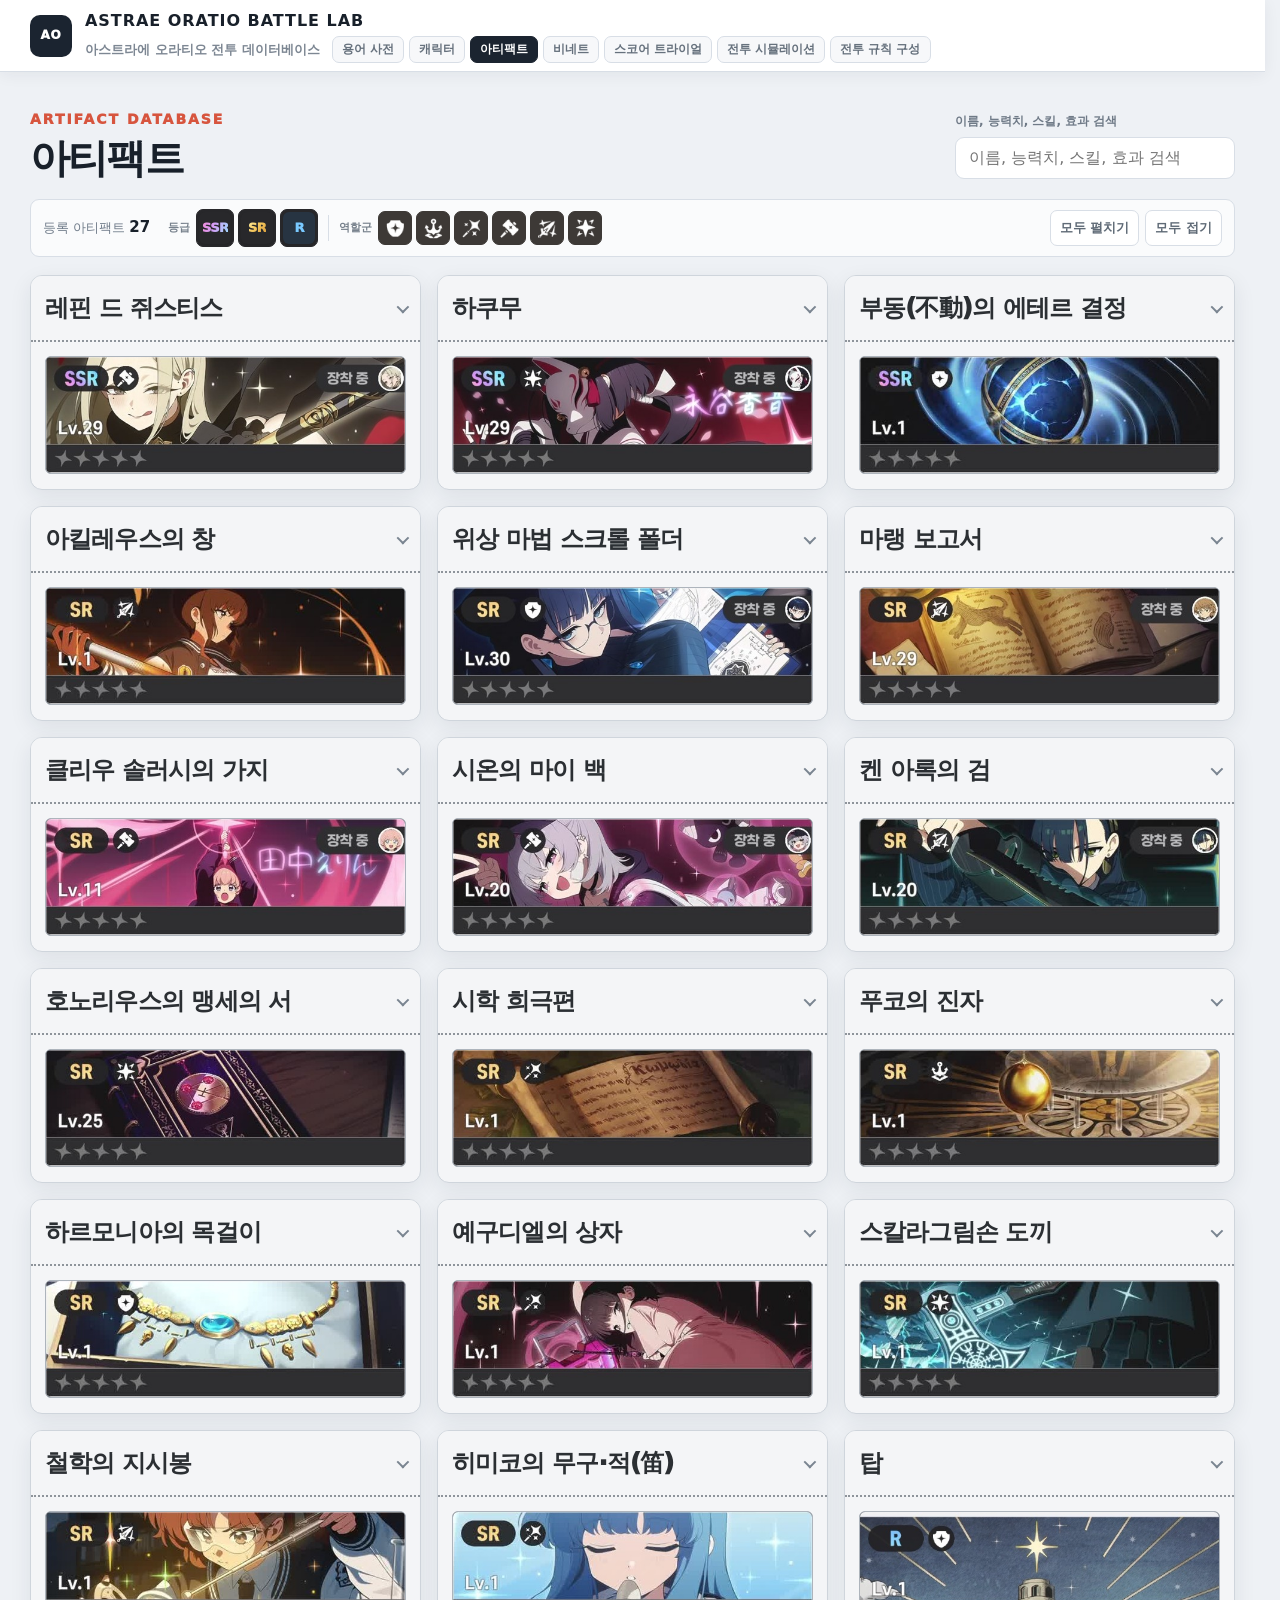
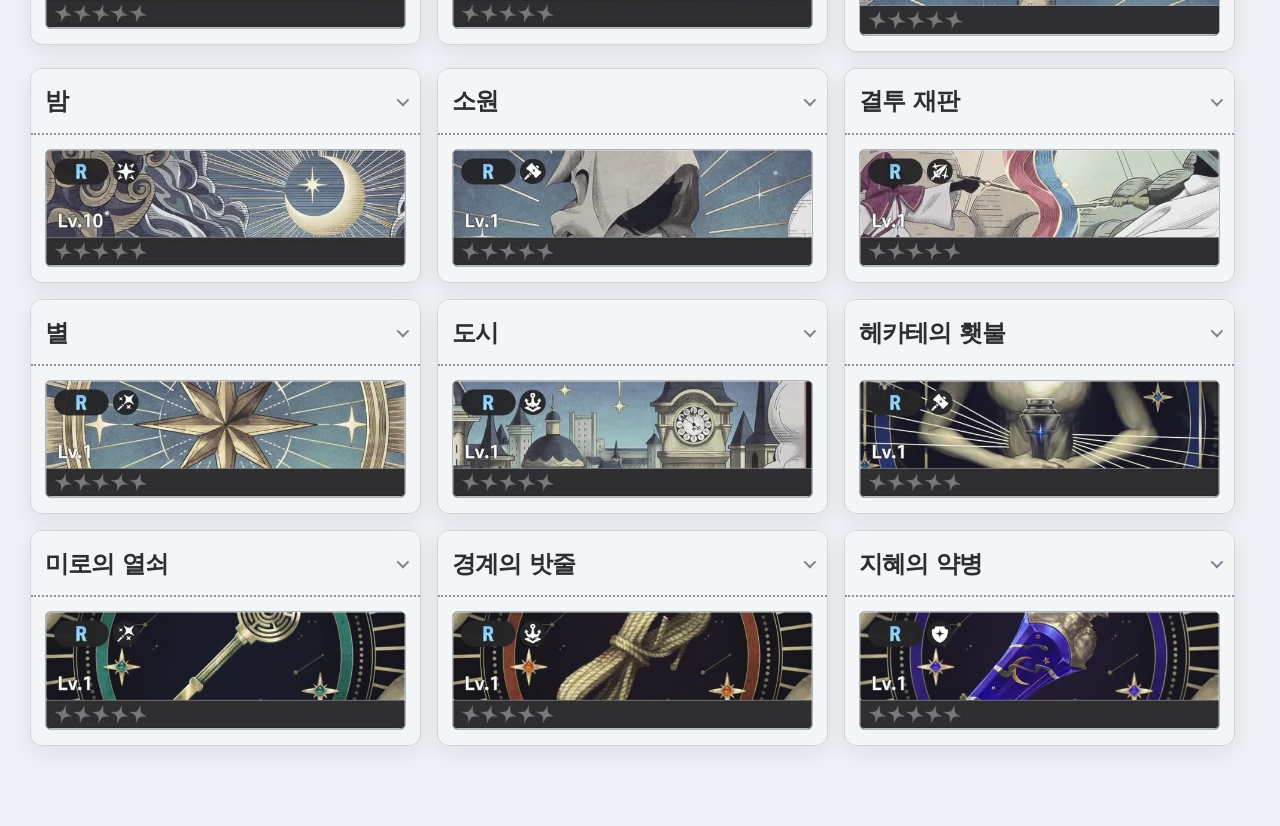
==== commit 726c3b4e: "V151: add combat rule guide with temporary-rule navigation and documented implementation scope" ====
--- a/artifacts.html
+++ b/artifacts.html
@@ -15,7 +15,7 @@
 <a class="brand-title" href="characters.html"><strong>ASTRAE ORATIO BATTLE LAB</strong></a>
 <div class="brand-lower">
 <small>아스트라에 오라티오 전투 데이터베이스</small>
-<nav aria-label="페이지 이동" class="site-nav"><a href="glossary.html">용어 사전</a><a href="characters.html">캐릭터</a><a href="artifacts.html" class="active" aria-current="page">아티팩트</a><a href="vignettes.html">비네트</a><a href="score-trial.html">스코어 트라이얼</a><a href="combat.html">전투 시뮬레이션</a></nav>
+<nav aria-label="페이지 이동" class="site-nav"><a href="glossary.html">용어 사전</a><a href="characters.html">캐릭터</a><a href="artifacts.html" class="active" aria-current="page">아티팩트</a><a href="vignettes.html">비네트</a><a href="score-trial.html">스코어 트라이얼</a><a href="combat.html">전투 시뮬레이션</a><a href="combat-rules.html">전투 규칙 구성</a></nav>
 </div>
 </div>
 </div>
@@ -73,3 +73,4 @@
 <script src="artifact.js?v=69"></script>
 </body>
 </html>
+
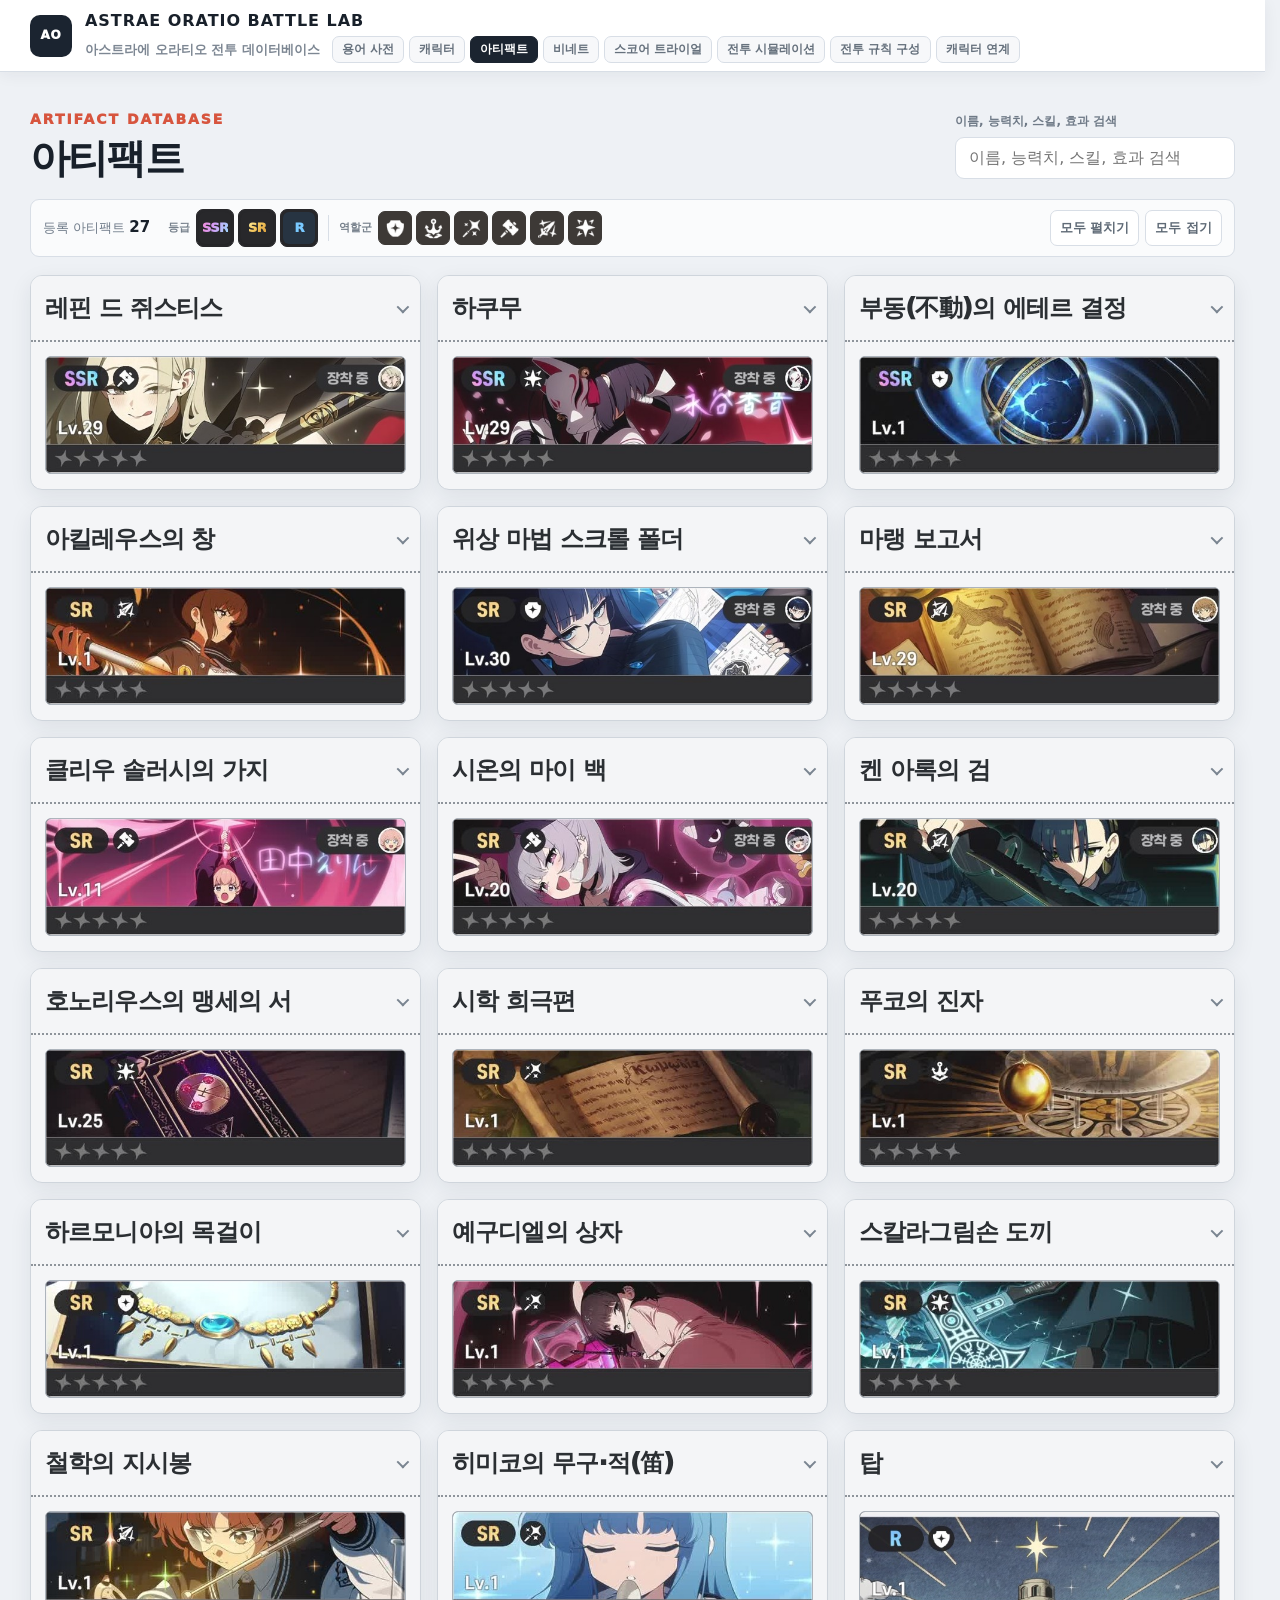
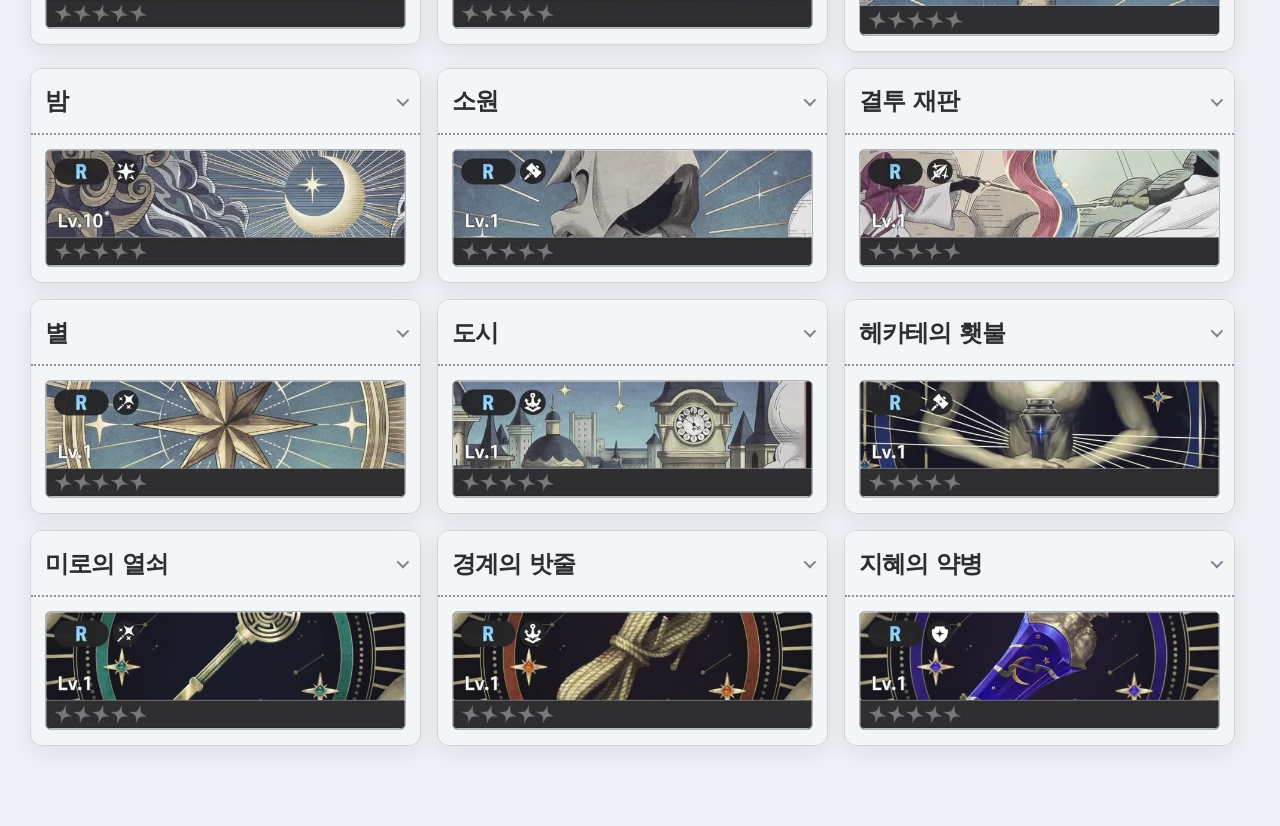
==== commit 67b57864: "Add character synergy page and align combat reference notes with current rules" ====
--- a/artifacts.html
+++ b/artifacts.html
@@ -15,7 +15,7 @@
 <a class="brand-title" href="characters.html"><strong>ASTRAE ORATIO BATTLE LAB</strong></a>
 <div class="brand-lower">
 <small>아스트라에 오라티오 전투 데이터베이스</small>
-<nav aria-label="페이지 이동" class="site-nav"><a href="glossary.html">용어 사전</a><a href="characters.html">캐릭터</a><a href="artifacts.html" class="active" aria-current="page">아티팩트</a><a href="vignettes.html">비네트</a><a href="score-trial.html">스코어 트라이얼</a><a href="combat.html">전투 시뮬레이션</a><a href="combat-rules.html">전투 규칙 구성</a></nav>
+<nav aria-label="페이지 이동" class="site-nav"><a href="glossary.html">용어 사전</a><a href="characters.html">캐릭터</a><a href="artifacts.html" class="active" aria-current="page">아티팩트</a><a href="vignettes.html">비네트</a><a href="score-trial.html">스코어 트라이얼</a><a href="combat.html">전투 시뮬레이션</a><a href="combat-rules.html">전투 규칙 구성</a><a href="character-partners.html">캐릭터 연계</a></nav>
 </div>
 </div>
 </div>
@@ -74,3 +74,4 @@
 </body>
 </html>
 
+
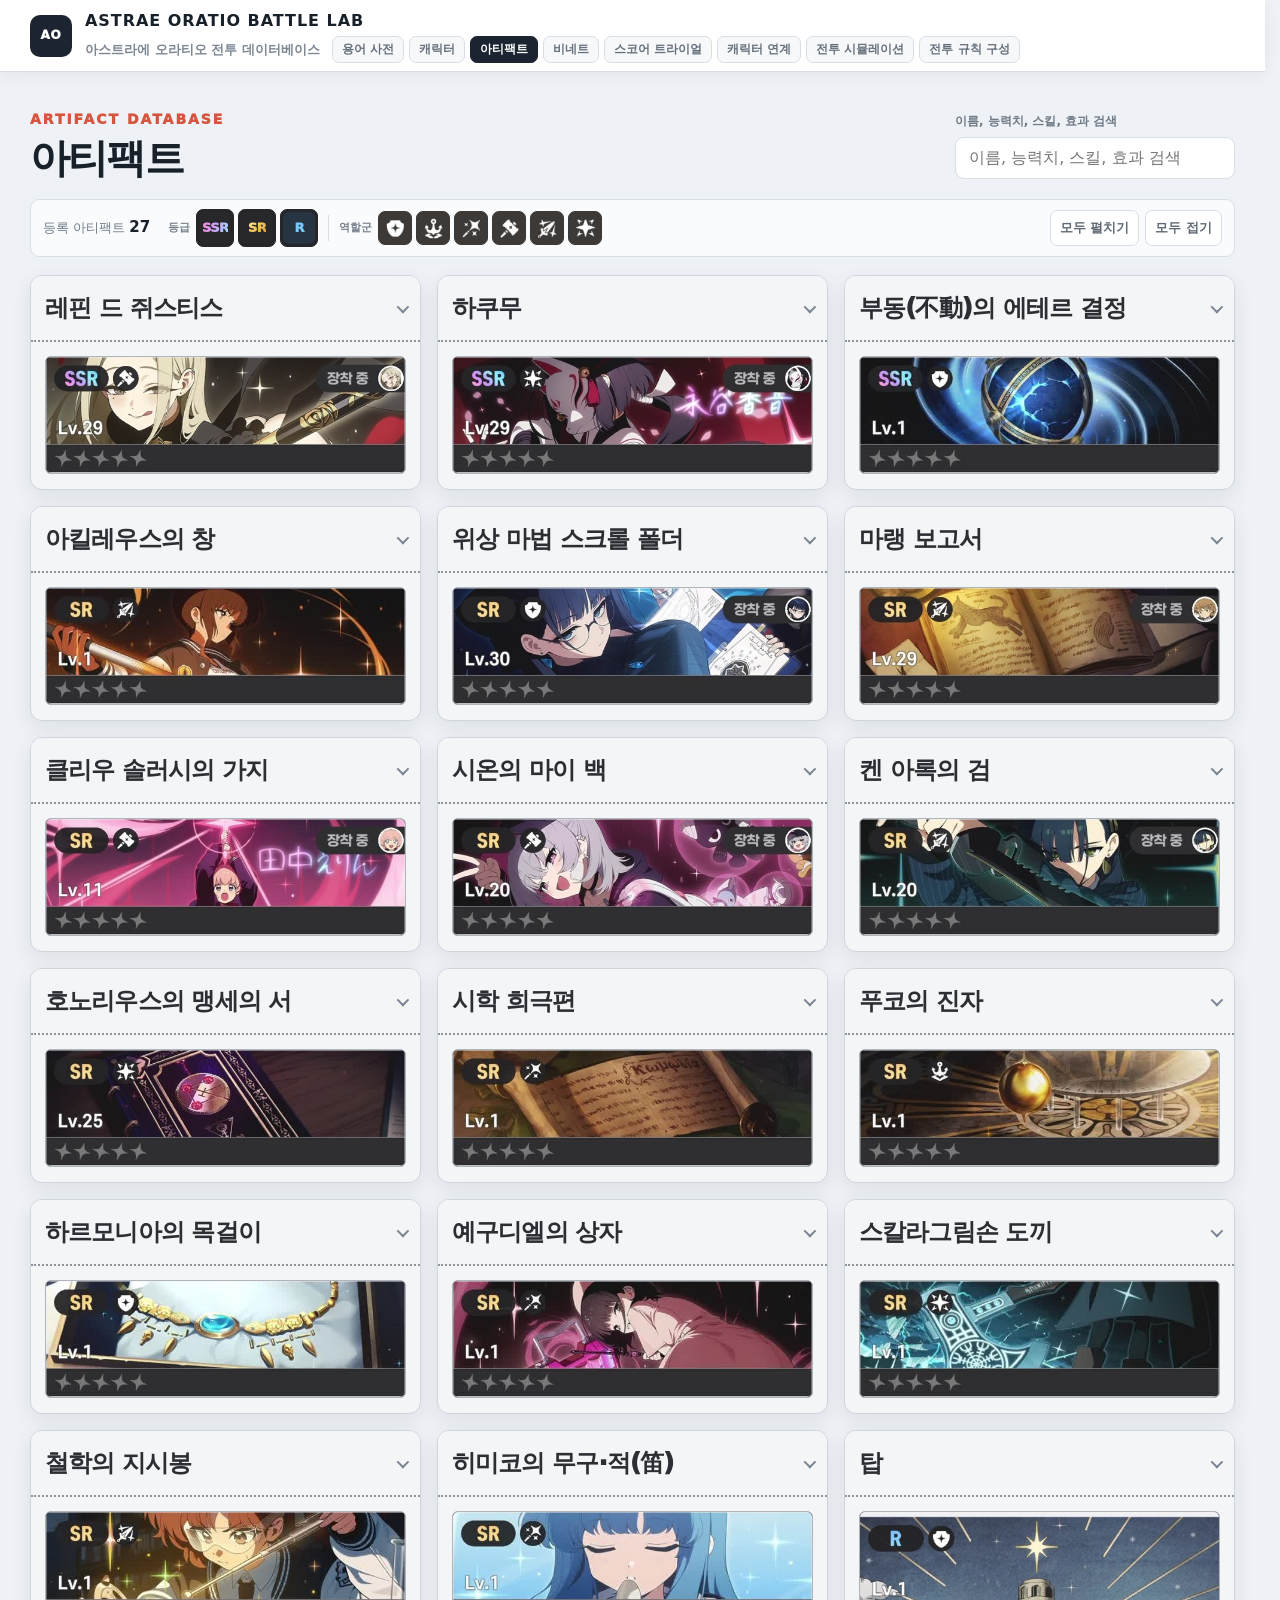
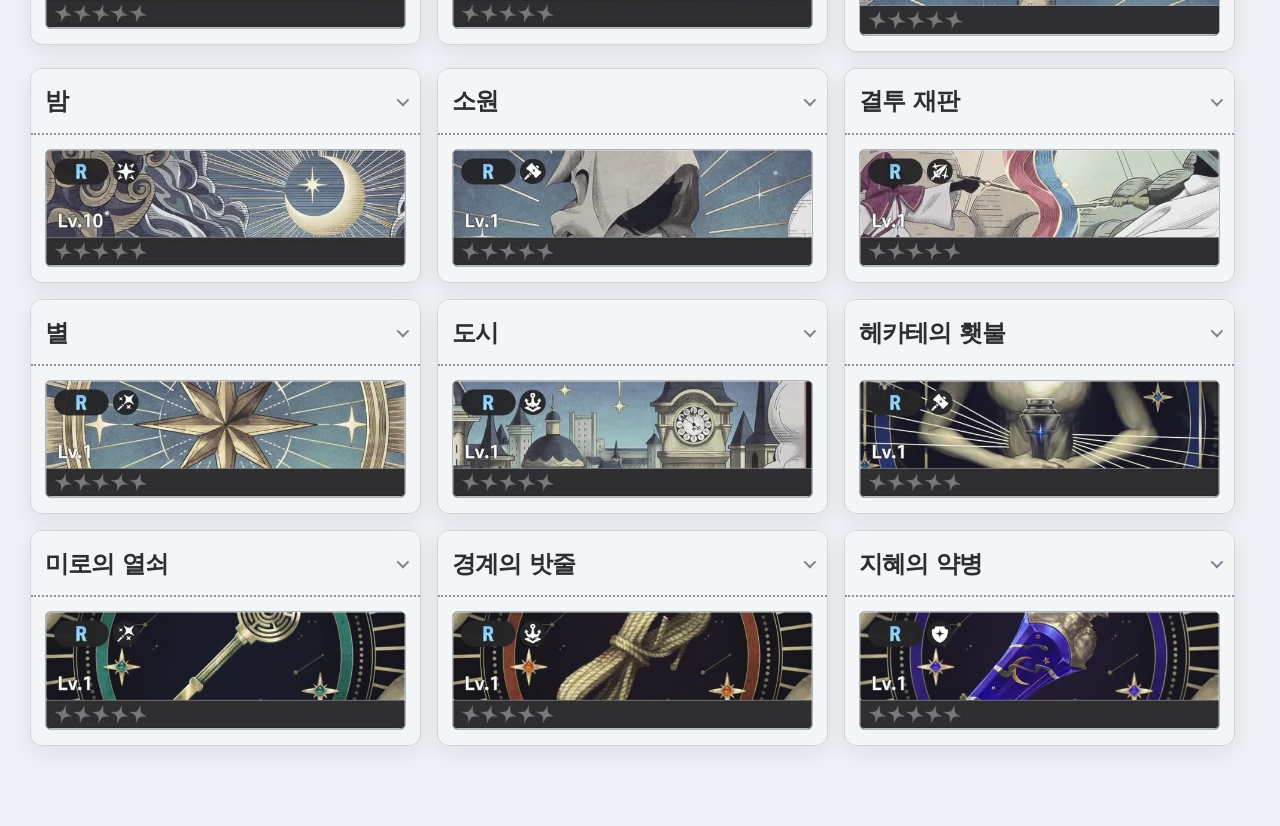
==== commit 5d36dfba: "Place character synergy navigation after Score Trial" ====
--- a/artifacts.html
+++ b/artifacts.html
@@ -15,7 +15,7 @@
 <a class="brand-title" href="characters.html"><strong>ASTRAE ORATIO BATTLE LAB</strong></a>
 <div class="brand-lower">
 <small>아스트라에 오라티오 전투 데이터베이스</small>
-<nav aria-label="페이지 이동" class="site-nav"><a href="glossary.html">용어 사전</a><a href="characters.html">캐릭터</a><a href="artifacts.html" class="active" aria-current="page">아티팩트</a><a href="vignettes.html">비네트</a><a href="score-trial.html">스코어 트라이얼</a><a href="combat.html">전투 시뮬레이션</a><a href="combat-rules.html">전투 규칙 구성</a><a href="character-partners.html">캐릭터 연계</a></nav>
+<nav aria-label="페이지 이동" class="site-nav"><a href="glossary.html">용어 사전</a><a href="characters.html">캐릭터</a><a href="artifacts.html" class="active" aria-current="page">아티팩트</a><a href="vignettes.html">비네트</a><a href="score-trial.html">스코어 트라이얼</a><a href="character-partners.html">캐릭터 연계</a><a href="combat.html">전투 시뮬레이션</a><a href="combat-rules.html">전투 규칙 구성</a></nav>
 </div>
 </div>
 </div>
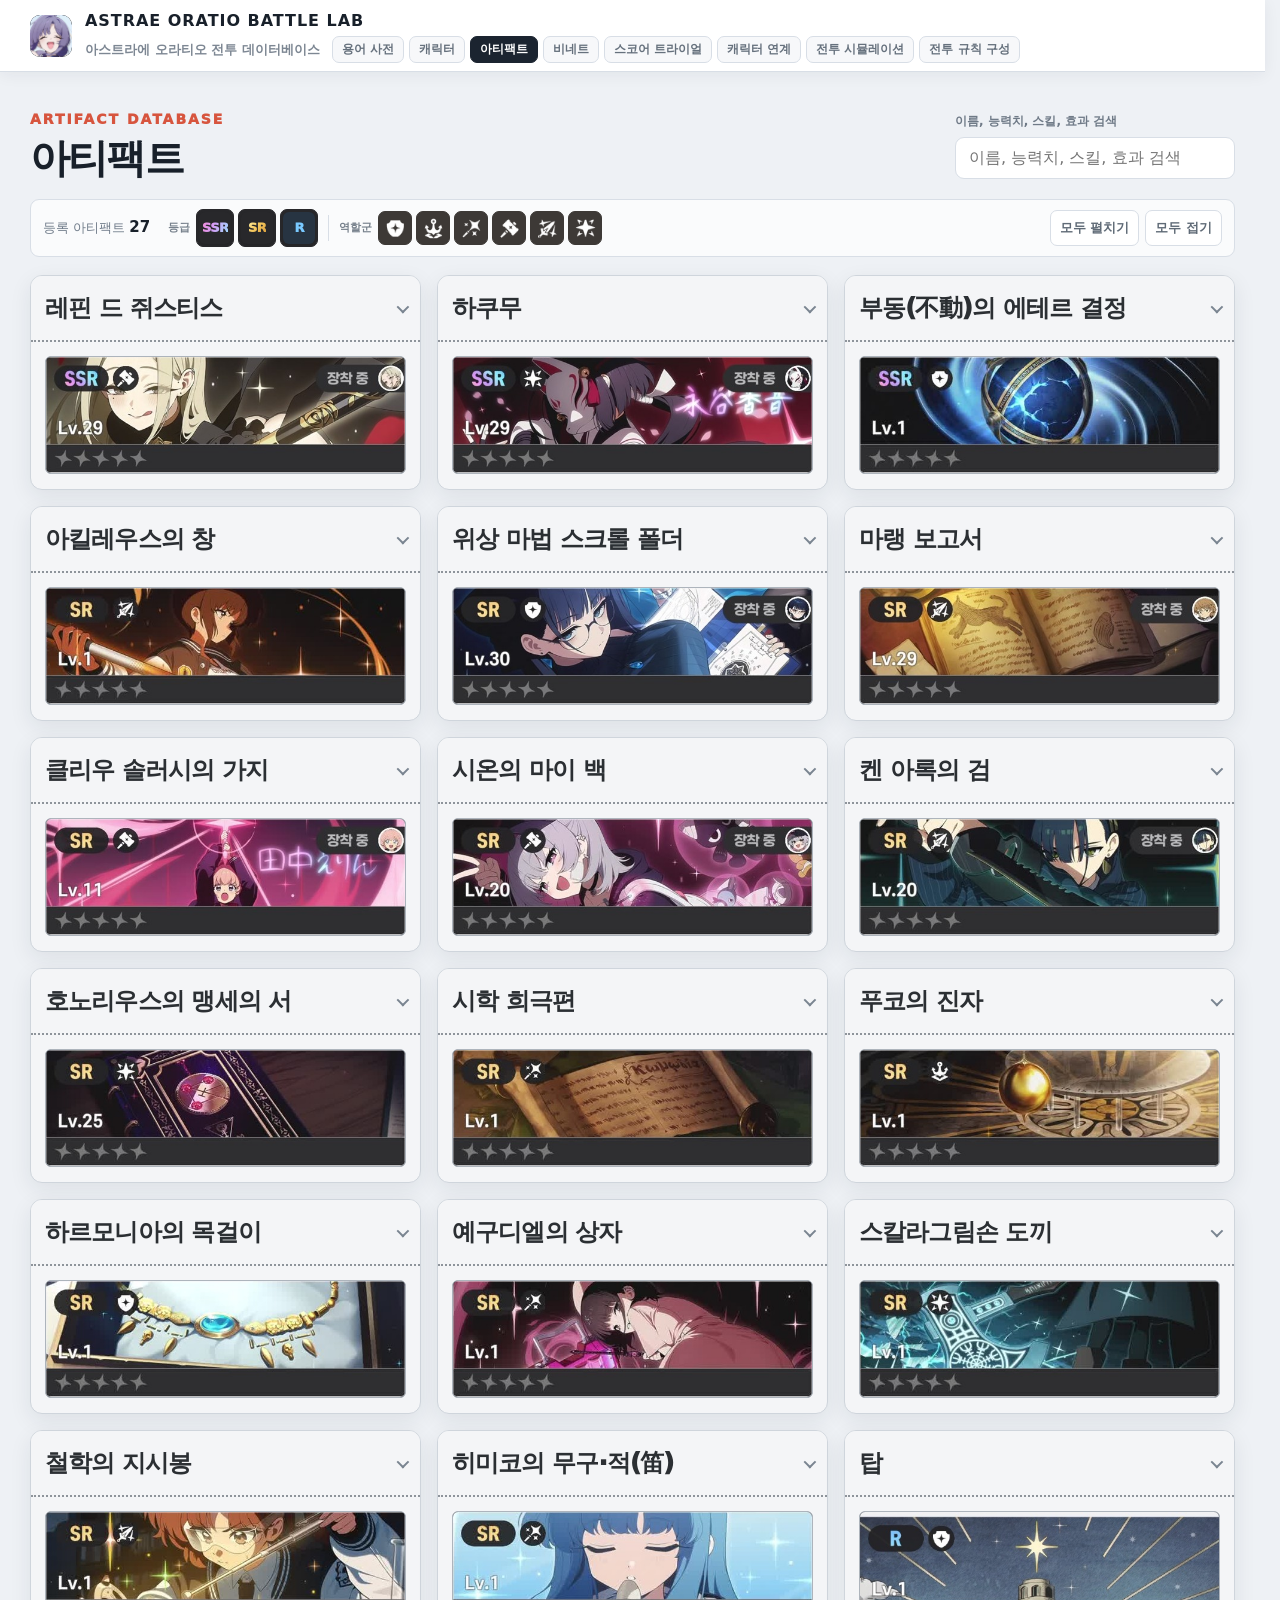
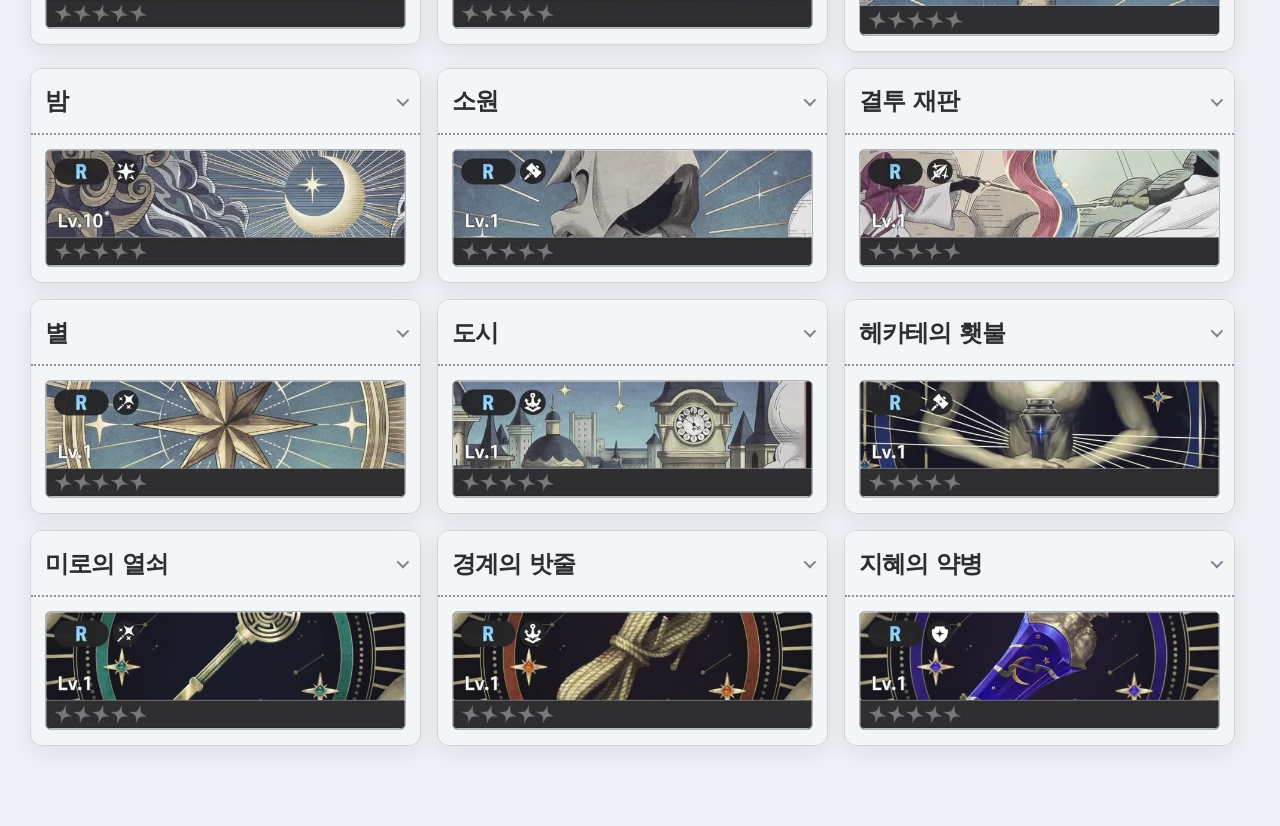
==== commit 36d0cda4: "Use supplied portrait consistently across all page header logos" ====
--- a/artifacts.html
+++ b/artifacts.html
@@ -6,16 +6,17 @@
 <meta content="아스트라에 오라티오 전투 데이터베이스" name="description"/>
 <title>아티팩트 | Astrae Oratio Battle Lab</title>
 <link href="styles.css?v=70" rel="stylesheet"/>
+<style>.brand-mark{overflow:hidden;padding:0!important}.brand-mark>img{display:block;width:100%;height:100%;object-fit:cover;object-position:center;border-radius:inherit}</style>
 </head>
 <body>
 <header class="app-topbar">
 <div class="brand">
-<a aria-label="Astrae Oratio Battle Lab" class="brand-mark" href="characters.html">AO</a>
+<a aria-label="Astrae Oratio Battle Lab" class="brand-mark" href="characters.html"><img src="assets/site-brand-portrait.jpg" alt="" width="46" height="46" fetchpriority="high"></a>
 <div class="brand-copy">
 <a class="brand-title" href="characters.html"><strong>ASTRAE ORATIO BATTLE LAB</strong></a>
 <div class="brand-lower">
 <small>아스트라에 오라티오 전투 데이터베이스</small>
-<nav aria-label="페이지 이동" class="site-nav"><a href="glossary.html">용어 사전</a><a href="characters.html">캐릭터</a><a href="artifacts.html" class="active" aria-current="page">아티팩트</a><a href="vignettes.html">비네트</a><a href="score-trial.html">스코어 트라이얼</a><a href="character-partners.html">캐릭터 연계</a><a href="combat.html">전투 시뮬레이션</a><a href="combat-rules.html">전투 규칙 구성</a></nav>
+<nav aria-label="페이지 이동" class="site-nav"><a href="glossary.html">용어 사전</a><a href="characters.html">캐릭터</a><a href="artifacts.html" class="active" aria-current="page">아티팩트</a><a href="vignettes.html">비네트</a><a href="score-trial.html">스코어 트라이얼</a><a href="character-partners.html?v=nav-20261025">캐릭터 연계</a><a href="combat.html">전투 시뮬레이션</a><a href="combat-rules.html">전투 규칙 구성</a></nav>
 </div>
 </div>
 </div>
